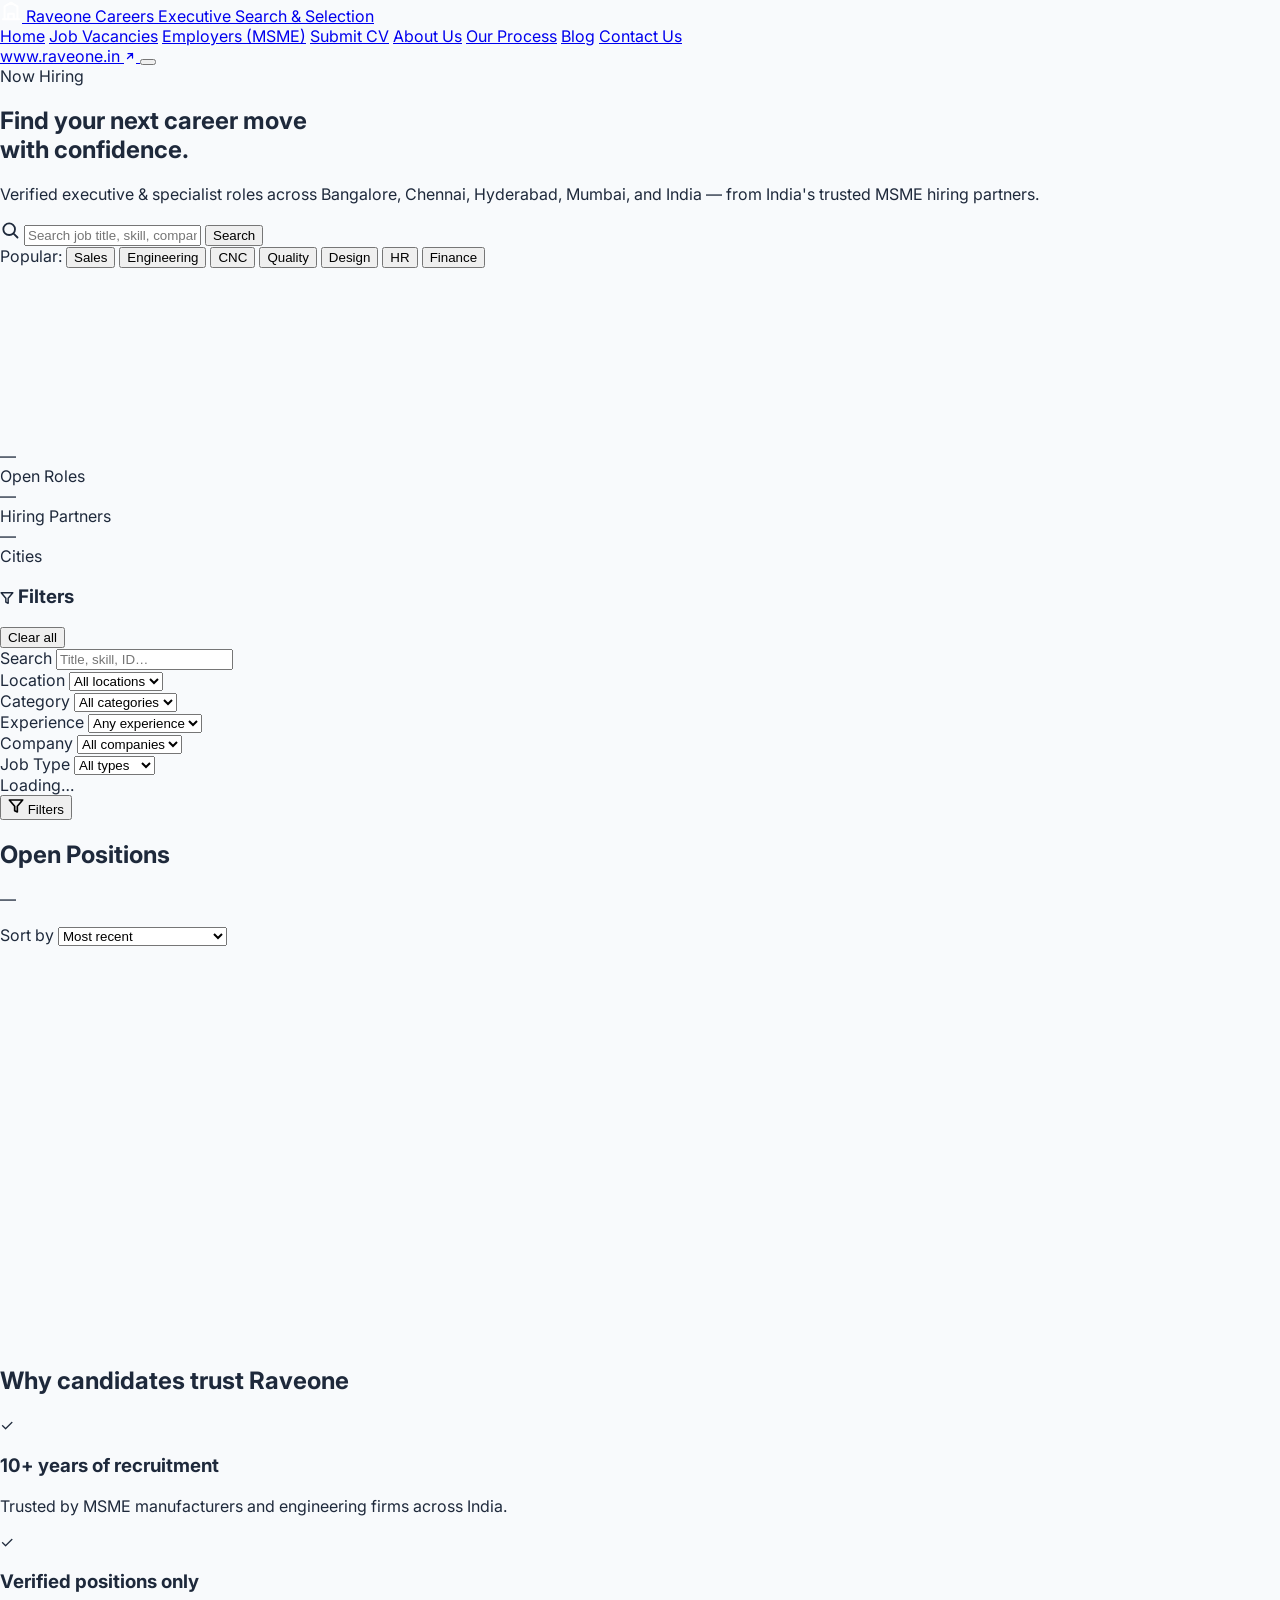
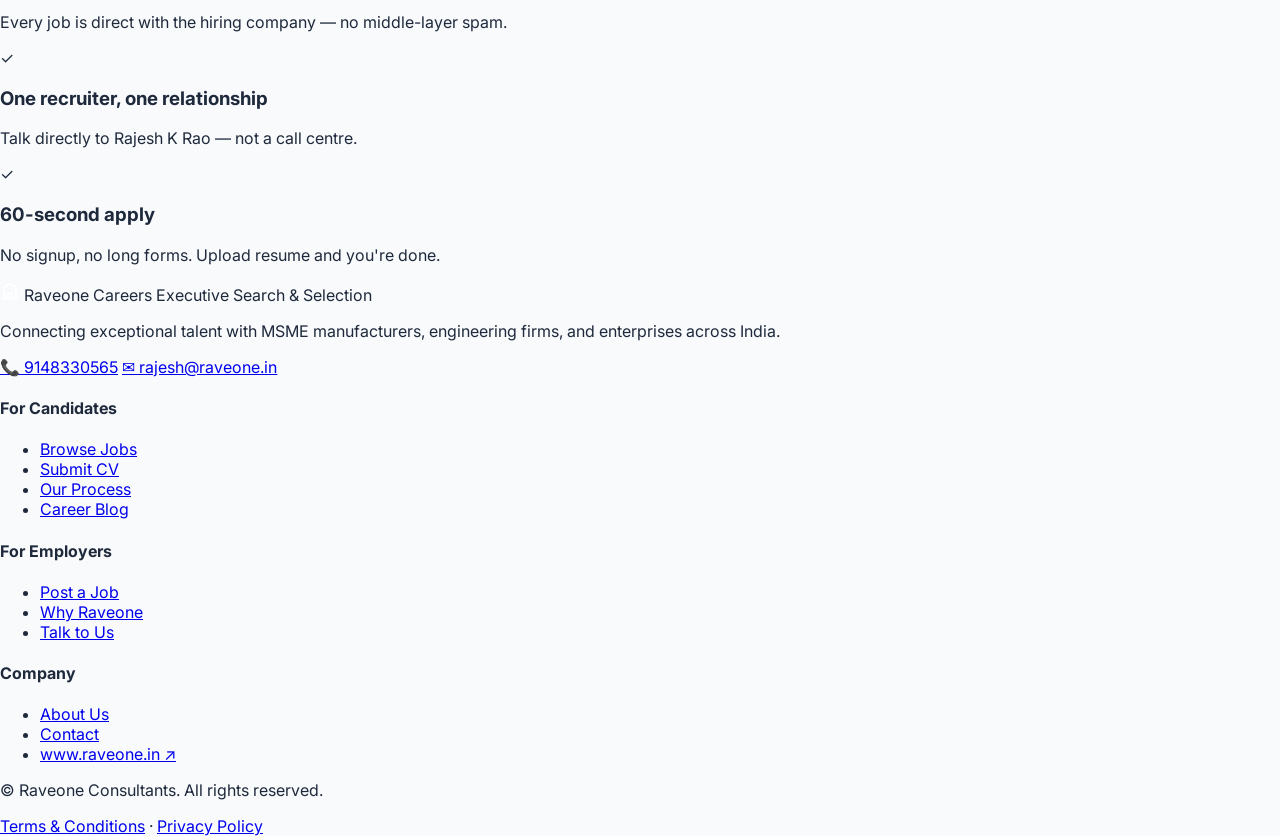
==== index.html @ 6843377a "Add initial index.html for Raveone Careers site" ====
<!DOCTYPE html>
<html lang="en">
<head>
  <base target="_top">
  <meta charset="UTF-8">
  <meta name="viewport" content="width=device-width, initial-scale=1.0">
  <meta name="theme-color" content="#1A365D">

  <!-- ============ SEO ============ -->
  <title>Raveone Careers — Executive & Specialist Jobs in India</title>
  <meta name="description" content="Browse 100+ executive, engineering, and specialist job openings across Bangalore, Chennai, Hyderabad, Mumbai, and India. Verified roles from MSME hiring partners. Apply in 60 seconds.">
  <meta name="keywords" content="jobs, careers, hiring, Bangalore jobs, Chennai jobs, Hyderabad jobs, executive search, MSME hiring, engineering jobs, sales jobs, Raveone">
  <meta name="author" content="Raveone Consultants">
  <link rel="canonical" href="https://careers.raveone.in/">

  <!-- ============ Open Graph ============ -->
  <meta property="og:type" content="website">
  <meta property="og:title" content="Raveone Careers — Executive & Specialist Jobs in India">
  <meta property="og:description" content="Browse verified job openings from MSME hiring partners. Apply in 60 seconds.">
  <meta property="og:url" content="https://careers.raveone.in/">
  <meta property="og:site_name" content="Raveone Careers">
  <meta property="og:image" content="https://careers.raveone.in/assets/og-image.png">

  <!-- ============ Twitter ============ -->
  <meta name="twitter:card" content="summary_large_image">
  <meta name="twitter:title" content="Raveone Careers — Executive & Specialist Jobs in India">
  <meta name="twitter:description" content="Browse verified job openings from MSME hiring partners.">
  <meta name="twitter:image" content="https://careers.raveone.in/assets/og-image.png">

  <!-- ============ Icons ============ -->
  <link rel="icon" type="image/svg+xml" href="assets/favicon.svg">
  <link rel="apple-touch-icon" href="assets/logo-192.png">

  <!-- ============ Fonts (preloaded) ============ -->
  <link rel="preconnect" href="https://fonts.googleapis.com">
  <link rel="preconnect" href="https://fonts.gstatic.com" crossorigin>
  <link rel="preload" as="style" href="https://fonts.googleapis.com/css2?family=Inter:wght@400;500;600;700;800;900&display=swap">
  <link rel="stylesheet" href="https://fonts.googleapis.com/css2?family=Inter:wght@400;500;600;700;800;900&display=swap">

  <!-- ============ Styles ============ -->
  <link rel="stylesheet" href="style.css">

  <!-- ============ Critical above-fold (FOUC prevention) ============ -->
  <style>
    body { margin: 0; font-family: 'Inter', system-ui, sans-serif; background: #F8FAFC; color: #1E293B; -webkit-font-smoothing: antialiased; }
    .hero { min-height: 380px; }
    #jobsGrid:empty::after { content: ''; display: block; height: 400px; }
  </style>

  <!-- ============ Organization schema ============ -->
  <script type="application/ld+json">
  {
    "@context": "https://schema.org",
    "@type": "Organization",
    "name": "Raveone Consultants",
    "url": "https://www.raveone.in",
    "logo": "https://careers.raveone.in/assets/logo.png",
    "contactPoint": {
      "@type": "ContactPoint",
      "telephone": "+91-9148330565",
      "contactType": "Recruitment",
      "areaServed": "IN",
      "availableLanguage": ["English", "Hindi", "Kannada"]
    },
    "sameAs": [
      "https://www.raveone.in"
    ]
  }
  </script>
</head>

<body>

<!-- ==========================================================================
     HEADER
     ========================================================================== -->
<header class="site-header" id="siteHeader">
  <div class="container header-inner">

    <a href="index.html" class="brand" aria-label="Raveone Careers — Home">
      <span class="brand-mark" aria-hidden="true">
        <svg width="22" height="22" viewBox="0 0 24 24" fill="none" stroke="white"
             stroke-width="2.2" stroke-linecap="round" stroke-linejoin="round">
          <path d="M3 21h18M5 21V7l7-4 7 4v14M9 21v-6h6v6"/>
        </svg>
      </span>
      <span class="brand-text">
        <span class="brand-title">Raveone Careers</span>
        <span class="brand-sub">Executive Search &amp; Selection</span>
      </span>
    </a>

    <nav class="main-nav" id="mainNav" aria-label="Main navigation">
      <a href="index.html" class="nav-link active">Home</a>
      <a href="index.html#jobs" class="nav-link">Job Vacancies</a>
      <a href="pages.html?page=employers" class="nav-link">Employers (MSME)</a>
      <a href="pages.html?page=submit-cv" class="nav-link">Submit CV</a>
      <a href="pages.html?page=about" class="nav-link">About Us</a>
      <a href="pages.html?page=process" class="nav-link">Our Process</a>
      <a href="pages.html?page=blog" class="nav-link">Blog</a>
      <a href="pages.html?page=contact" class="nav-link">Contact Us</a>
    </nav>

    <div class="header-actions">
      <a href="https://www.raveone.in" target="_blank" rel="noopener"
         class="btn-ghost">
        www.raveone.in
        <svg width="12" height="12" viewBox="0 0 24 24" fill="none" stroke="currentColor"
             stroke-width="2.5" stroke-linecap="round" stroke-linejoin="round">
          <path d="M7 17L17 7M17 7H8M17 7v9"/>
        </svg>
      </a>
      <button class="mobile-toggle" id="mobileToggle" aria-label="Open menu" aria-expanded="false">
        <span></span><span></span><span></span>
      </button>
    </div>

  </div>
</header>

<!-- ==========================================================================
     HERO + SEARCH
     ========================================================================== -->
<section class="hero" id="homeView">
  <div class="container hero-inner">

    <div class="hero-badge">
      <span class="pulse-dot" aria-hidden="true"></span>
      Now Hiring
    </div>

    <h1 class="hero-title">
      Find your next <span class="hero-highlight">career move</span><br>
      with confidence.
    </h1>

    <p class="hero-subtitle">
      Verified executive &amp; specialist roles across Bangalore, Chennai,
      Hyderabad, Mumbai, and India — from India's trusted MSME hiring partners.
    </p>

    <form class="search-bar" id="searchForm" role="search" autocomplete="off">
      <span class="search-icon" aria-hidden="true">
        <svg width="20" height="20" viewBox="0 0 24 24" fill="none" stroke="currentColor"
             stroke-width="2.2" stroke-linecap="round" stroke-linejoin="round">
          <circle cx="11" cy="11" r="7"/><path d="m21 21-4.35-4.35"/>
        </svg>
      </span>
      <input type="text" id="heroSearch" class="search-input"
             placeholder="Search job title, skill, company, or Job ID…"
             aria-label="Search jobs">
      <button type="submit" class="search-btn" aria-label="Search">Search</button>
    </form>

    <div class="popular-tags" id="popularTags" aria-label="Popular categories">
      <span class="popular-label">Popular:</span>
      <button class="popular-tag" data-q="Sales">Sales</button>
      <button class="popular-tag" data-q="Engineering">Engineering</button>
      <button class="popular-tag" data-q="CNC">CNC</button>
      <button class="popular-tag" data-q="Quality">Quality</button>
      <button class="popular-tag" data-q="Design">Design</button>
      <button class="popular-tag" data-q="HR">HR</button>
      <button class="popular-tag" data-q="Finance">Finance</button>
    </div>

  </div>
</section>

<!-- ==========================================================================
     STATS STRIP
     ========================================================================== -->
<section class="stats-strip">
  <div class="container stats-inner">
    <div class="stat-card">
      <div class="stat-value" id="statJobs">—</div>
      <div class="stat-label">Open Roles</div>
    </div>
    <div class="stat-divider" aria-hidden="true"></div>
    <div class="stat-card">
      <div class="stat-value" id="statClients">—</div>
      <div class="stat-label">Hiring Partners</div>
    </div>
    <div class="stat-divider" aria-hidden="true"></div>
    <div class="stat-card">
      <div class="stat-value" id="statCities">—</div>
      <div class="stat-label">Cities</div>
    </div>
  </div>
</section>

<!-- ==========================================================================
     JOB BOARD
     ========================================================================== -->
<main class="board" id="jobs">
  <div class="container board-grid">

    <!-- ---------- FILTERS ---------- -->
    <aside class="filters" aria-label="Job filters">

      <div class="filters-card">
        <div class="filters-head">
          <h3 class="filters-title">
            <svg width="14" height="14" viewBox="0 0 24 24" fill="none"
                 stroke="currentColor" stroke-width="2.5" stroke-linecap="round"
                 stroke-linejoin="round" style="vertical-align:middle">
              <path d="M22 3H2l8 9.46V19l4 2v-8.54L22 3z"/>
            </svg>
            Filters
          </h3>
          <button class="clear-filters" id="clearFilters" type="button">Clear all</button>
        </div>

        <div class="filter-group">
          <label class="filter-label" for="filterSearch">Search</label>
          <input type="text" id="filterSearch" class="filter-input"
                 placeholder="Title, skill, ID…">
        </div>

        <div class="filter-group">
          <label class="filter-label" for="filterLocation">Location</label>
          <select id="filterLocation" class="filter-input">
            <option value="">All locations</option>
          </select>
        </div>

        <div class="filter-group">
          <label class="filter-label" for="filterCategory">Category</label>
          <select id="filterCategory" class="filter-input">
            <option value="">All categories</option>
          </select>
        </div>

        <div class="filter-group">
          <label class="filter-label" for="filterExp">Experience</label>
          <select id="filterExp" class="filter-input">
            <option value="">Any experience</option>
            <option value="0-2">0–2 years</option>
            <option value="2-5">2–5 years</option>
            <option value="5-10">5–10 years</option>
            <option value="10+">10+ years</option>
          </select>
        </div>

        <div class="filter-group">
          <label class="filter-label" for="filterCompany">Company</label>
          <select id="filterCompany" class="filter-input">
            <option value="">All companies</option>
          </select>
        </div>

        <div class="filter-group">
          <label class="filter-label" for="filterType">Job Type</label>
          <select id="filterType" class="filter-input">
            <option value="">All types</option>
            <option value="Full-Time">Full-Time</option>
            <option value="Part-Time">Part-Time</option>
            <option value="Contract">Contract</option>
            <option value="Intern">Intern</option>
          </select>
        </div>

        <div class="filter-info" id="filterInfo">Loading…</div>
      </div>

      <!-- Mobile filter toggle -->
      <button class="mobile-filter-btn" id="mobileFilterBtn" type="button"
              aria-label="Open filters">
        <svg width="16" height="16" viewBox="0 0 24 24" fill="none" stroke="currentColor"
             stroke-width="2.5" stroke-linecap="round" stroke-linejoin="round">
          <path d="M22 3H2l8 9.46V19l4 2v-8.54L22 3z"/>
        </svg>
        Filters
      </button>

    </aside>

    <!-- ---------- JOB LISTINGS ---------- -->
    <section class="listings" aria-label="Job listings">

      <div class="listings-head">
        <div>
          <h2 class="listings-title">Open Positions</h2>
          <p class="listings-count" id="listCount">—</p>
        </div>
        <div class="sort-wrap">
          <label for="sortSelect" class="sr-only">Sort by</label>
          <select id="sortSelect" class="sort-select">
            <option value="recent">Most recent</option>
            <option value="salary-high">Salary: High → Low</option>
            <option value="exp-low">Experience: Low → High</option>
            <option value="relevant">Relevance</option>
          </select>
        </div>
      </div>

      <!-- Skeleton loader -->
      <div class="skeleton-grid" id="skeletonGrid" aria-hidden="true">
        <div class="skeleton-card"></div>
        <div class="skeleton-card"></div>
        <div class="skeleton-card"></div>
        <div class="skeleton-card"></div>
      </div>

      <!-- Jobs will render here -->
      <div class="jobs-grid" id="jobsGrid"></div>

      <!-- Empty state -->
      <div class="empty-state" id="emptyState" hidden>
        <div class="empty-icon" aria-hidden="true">🔍</div>
        <h3 class="empty-title">No jobs match your filters</h3>
        <p class="empty-text">Try clearing a filter or broadening your search.</p>
        <button class="btn-primary" id="emptyClear">Clear all filters</button>
      </div>

      <!-- Load more -->
      <div class="load-more-wrap" id="loadMoreWrap" hidden>
        <button class="btn-outline" id="loadMoreBtn">Load more</button>
      </div>

    </section>

  </div>
</main>

<!-- ==========================================================================
     TRUST SECTION
     ========================================================================== -->
<section class="trust-section">
  <div class="container">
    <h2 class="section-title">Why candidates trust Raveone</h2>
    <div class="trust-grid">
      <div class="trust-card">
        <div class="trust-icon">✓</div>
        <h3>10+ years of recruitment</h3>
        <p>Trusted by MSME manufacturers and engineering firms across India.</p>
      </div>
      <div class="trust-card">
        <div class="trust-icon">✓</div>
        <h3>Verified positions only</h3>
        <p>Every job is direct with the hiring company — no middle-layer spam.</p>
      </div>
      <div class="trust-card">
        <div class="trust-icon">✓</div>
        <h3>One recruiter, one relationship</h3>
        <p>Talk directly to Rajesh K Rao — not a call centre.</p>
      </div>
      <div class="trust-card">
        <div class="trust-icon">✓</div>
        <h3>60-second apply</h3>
        <p>No signup, no long forms. Upload resume and you're done.</p>
      </div>
    </div>
  </div>
</section>

<!-- ==========================================================================
     FOOTER
     ========================================================================== -->
<footer class="site-footer">
  <div class="container footer-grid">

    <div class="footer-col footer-brand">
      <div class="brand brand-footer">
        <span class="brand-mark" aria-hidden="true">
          <svg width="20" height="20" viewBox="0 0 24 24" fill="none" stroke="white"
               stroke-width="2.2" stroke-linecap="round" stroke-linejoin="round">
            <path d="M3 21h18M5 21V7l7-4 7 4v14M9 21v-6h6v6"/>
          </svg>
        </span>
        <span class="brand-text">
          <span class="brand-title">Raveone Careers</span>
          <span class="brand-sub">Executive Search &amp; Selection</span>
        </span>
      </div>
      <p class="footer-blurb">
        Connecting exceptional talent with MSME manufacturers, engineering firms,
        and enterprises across India.
      </p>
      <div class="footer-contact">
        <a href="tel:+919148330565">📞 9148330565</a>
        <a href="mailto:rajesh@raveone.in">✉️ rajesh@raveone.in</a>
      </div>
    </div>

    <div class="footer-col">
      <h4 class="footer-heading">For Candidates</h4>
      <ul class="footer-list">
        <li><a href="index.html#jobs">Browse Jobs</a></li>
        <li><a href="pages.html?page=submit-cv">Submit CV</a></li>
        <li><a href="pages.html?page=process">Our Process</a></li>
        <li><a href="pages.html?page=blog">Career Blog</a></li>
      </ul>
    </div>

    <div class="footer-col">
      <h4 class="footer-heading">For Employers</h4>
      <ul class="footer-list">
        <li><a href="pages.html?page=employers">Post a Job</a></li>
        <li><a href="pages.html?page=employers">Why Raveone</a></li>
        <li><a href="pages.html?page=contact">Talk to Us</a></li>
      </ul>
    </div>

    <div class="footer-col">
      <h4 class="footer-heading">Company</h4>
      <ul class="footer-list">
        <li><a href="pages.html?page=about">About Us</a></li>
        <li><a href="pages.html?page=contact">Contact</a></li>
        <li><a href="https://www.raveone.in" target="_blank" rel="noopener">www.raveone.in ↗</a></li>
      </ul>
    </div>

  </div>

  <div class="footer-bottom">
    <div class="container footer-bottom-inner">
      <p class="footer-copy">
        © <span id="footerYear"></span> Raveone Consultants. All rights reserved.
      </p>
      <div class="footer-legal">
        <a href="pages.html?page=terms">Terms &amp; Conditions</a>
        <span aria-hidden="true">·</span>
        <a href="pages.html?page=privacy">Privacy Policy</a>
      </div>
    </div>
  </div>
</footer>

<!-- ==========================================================================
     MOBILE FILTER BOTTOM SHEET
     ========================================================================== -->
<div class="sheet-backdrop" id="sheetBackdrop" hidden></div>

<!-- ==========================================================================
     SCRIPTS
     ========================================================================== -->
<script src="app.js" defer></script>

</body>
</html>
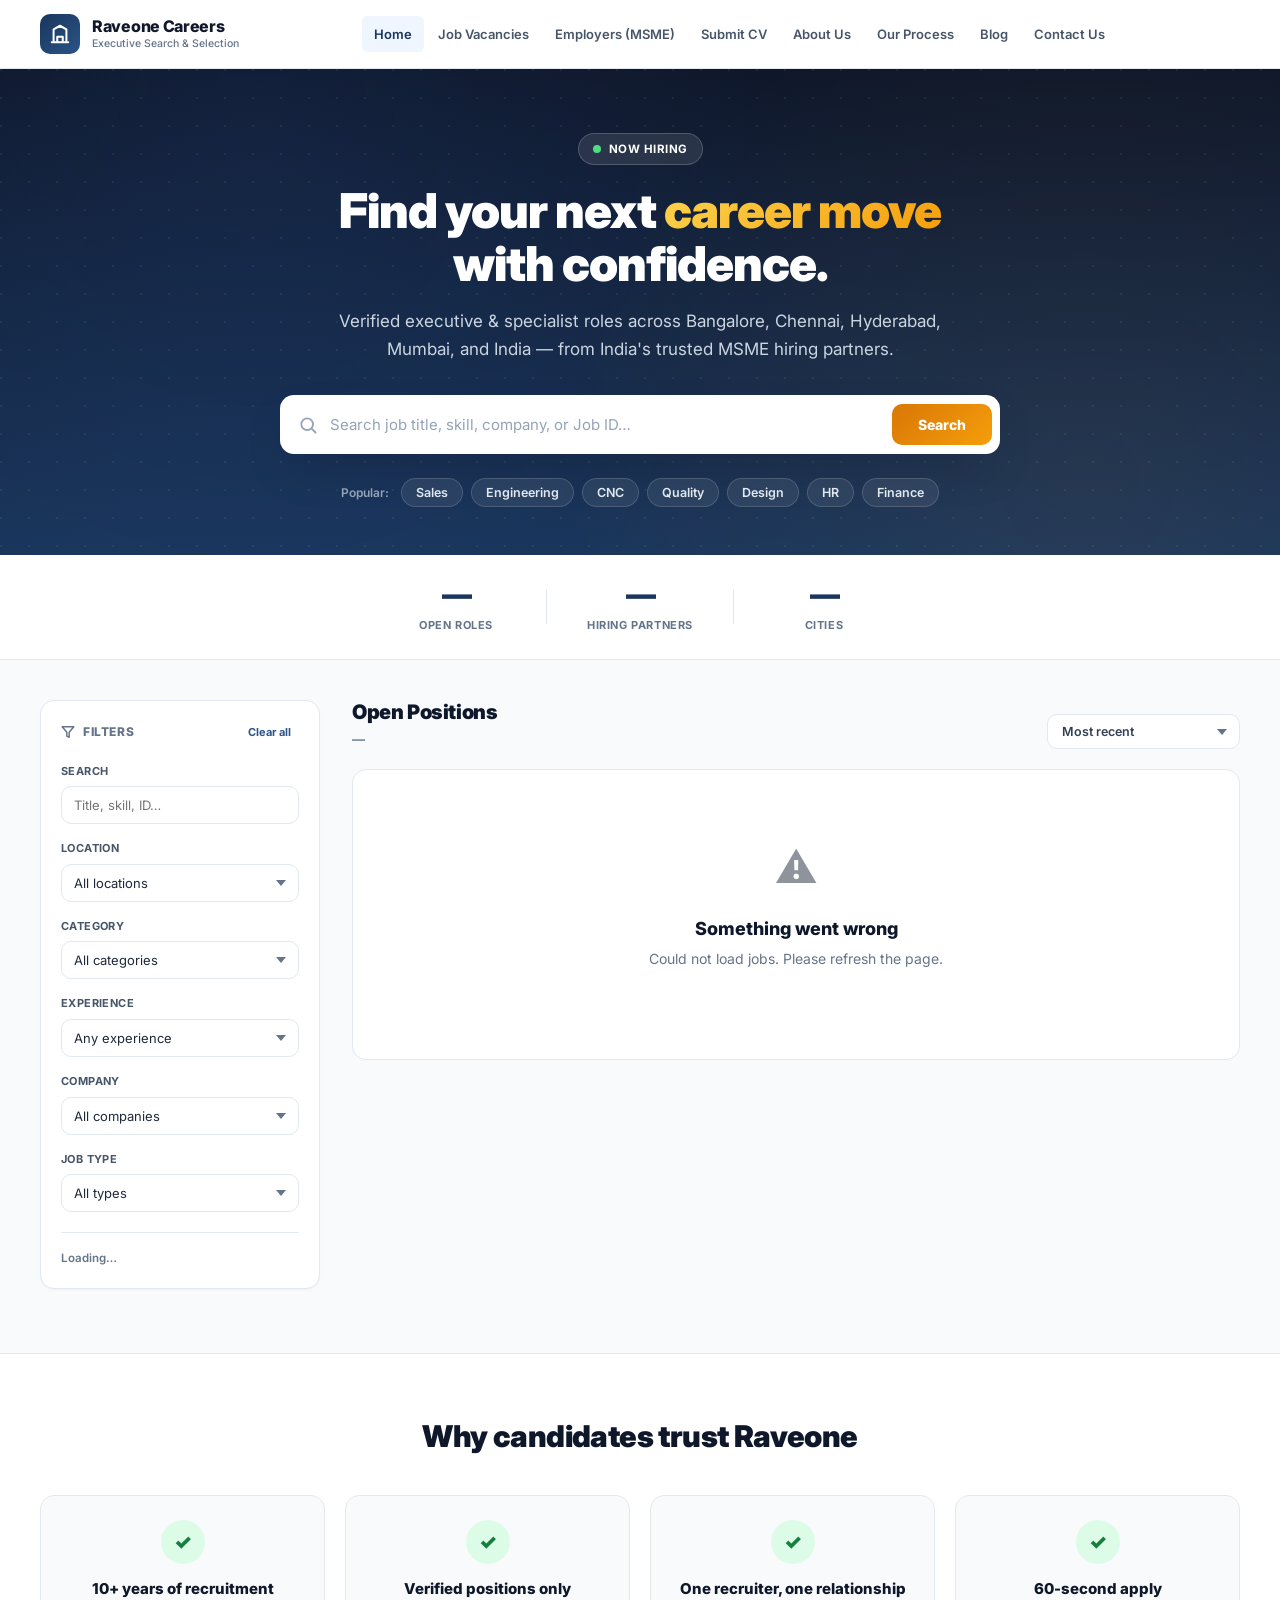
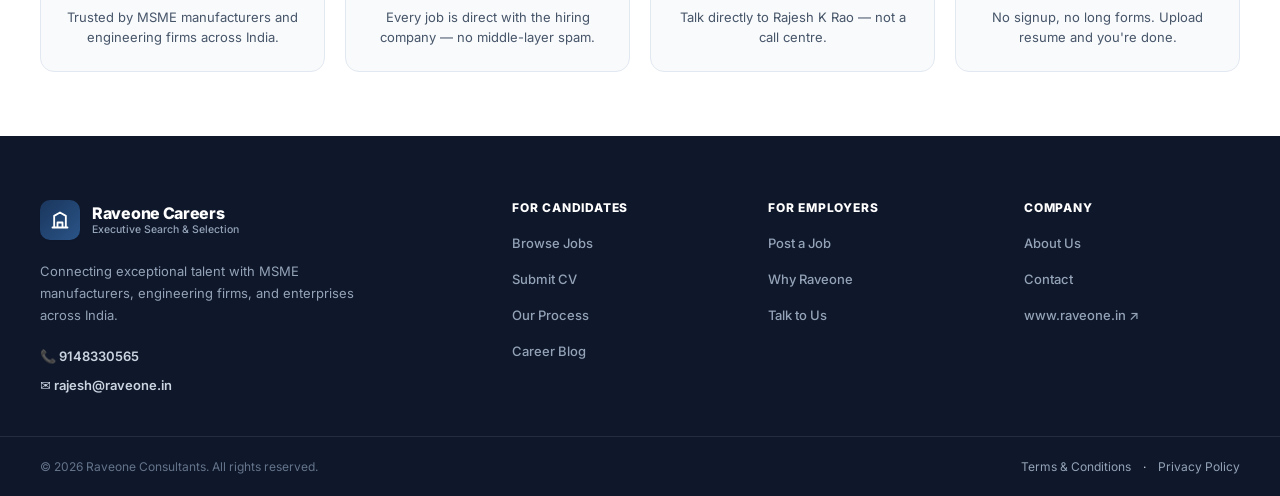
==== commit 07dcbe27: "Refactor header actions in index.html" ====
--- a/index.html
+++ b/index.html
@@ -101,19 +101,11 @@
       <a href="pages.html?page=contact" class="nav-link">Contact Us</a>
     </nav>
 
-    <div class="header-actions">
-      <a href="https://www.raveone.in" target="_blank" rel="noopener"
-         class="btn-ghost">
-        www.raveone.in
-        <svg width="12" height="12" viewBox="0 0 24 24" fill="none" stroke="currentColor"
-             stroke-width="2.5" stroke-linecap="round" stroke-linejoin="round">
-          <path d="M7 17L17 7M17 7H8M17 7v9"/>
-        </svg>
-      </a>
-      <button class="mobile-toggle" id="mobileToggle" aria-label="Open menu" aria-expanded="false">
-        <span></span><span></span><span></span>
-      </button>
-    </div>
+   <div class="header-actions">
+  <button class="mobile-toggle" id="mobileToggle" aria-label="Open menu" aria-expanded="false">
+    <span></span><span></span><span></span>
+  </button>
+</div>
 
   </div>
 </header>
--- a/style.css
+++ b/style.css
@@ -0,0 +1,2862 @@
+/* ==========================================================================
+   RAVEONE CAREERS — STYLESHEET
+   Navy + Amber theme · Mobile-first · WCAG 2.1 AA
+   Author: Raveone Consultants
+   ========================================================================== */
+
+/* ==========================================================================
+   1. DESIGN TOKENS (CSS Variables)
+   ========================================================================== */
+:root {
+  /* Brand */
+  --navy-900: #0F172A;
+  --navy-800: #1A365D;
+  --navy-700: #1E3A5F;
+  --navy-600: #2A5487;
+  --navy-500: #3B82F6;
+  --navy-050: #EFF6FF;
+
+  --amber-600: #D97706;
+  --amber-500: #F59E0B;
+  --amber-100: #FEF3C7;
+  --amber-050: #FFFBEB;
+
+  --green-700: #15803D;
+  --green-600: #16A34A;
+  --green-100: #DCFCE7;
+  --green-050: #F0FDF4;
+
+  --red-700: #B91C1C;
+  --red-600: #DC2626;
+  --red-100: #FEE2E2;
+  --red-050: #FEF2F2;
+
+  --purple-700: #6D28D9;
+  --purple-500: #8B5CF6;
+  --purple-100: #EDE9FE;
+  --purple-050: #F5F3FF;
+
+  /* Neutrals */
+  --slate-900: #0F172A;
+  --slate-800: #1E293B;
+  --slate-700: #334155;
+  --slate-600: #475569;
+  --slate-500: #64748B;
+  --slate-400: #94A3B8;
+  --slate-300: #CBD5E1;
+  --slate-200: #E2E8F0;
+  --slate-100: #F1F5F9;
+  --slate-050: #F8FAFC;
+
+  --white: #FFFFFF;
+
+  /* Surfaces */
+  --bg-page: var(--slate-050);
+  --bg-card: var(--white);
+  --bg-muted: var(--slate-100);
+  --border: var(--slate-200);
+  --border-strong: var(--slate-300);
+
+  /* Text */
+  --text-primary: var(--slate-800);
+  --text-secondary: var(--slate-600);
+  --text-muted: var(--slate-500);
+  --text-inverse: var(--white);
+
+  /* Spacing scale */
+  --space-1: 4px;
+  --space-2: 8px;
+  --space-3: 12px;
+  --space-4: 16px;
+  --space-5: 20px;
+  --space-6: 24px;
+  --space-8: 32px;
+  --space-10: 40px;
+  --space-12: 48px;
+  --space-16: 64px;
+  --space-20: 80px;
+
+  /* Radii */
+  --radius-sm: 6px;
+  --radius-md: 10px;
+  --radius-lg: 14px;
+  --radius-xl: 20px;
+  --radius-full: 999px;
+
+  /* Shadows */
+  --shadow-sm: 0 1px 2px rgba(15, 23, 42, 0.04);
+  --shadow-md: 0 4px 12px -2px rgba(15, 23, 42, 0.08);
+  --shadow-lg: 0 10px 30px -12px rgba(15, 23, 42, 0.15);
+  --shadow-xl: 0 20px 40px -16px rgba(15, 23, 42, 0.2);
+
+  /* Motion */
+  --ease: cubic-bezier(0.4, 0, 0.2, 1);
+  --duration-fast: 150ms;
+  --duration-base: 220ms;
+  --duration-slow: 400ms;
+
+  /* Layout */
+  --container: 1240px;
+  --container-narrow: 780px;
+  --header-h: 68px;
+
+  /* Typography */
+  --font: 'Inter', -apple-system, BlinkMacSystemFont, 'Segoe UI', Roboto, sans-serif;
+  --font-mono: 'SF Mono', Monaco, Consolas, 'Courier New', monospace;
+}
+
+/* ==========================================================================
+   2. RESET & BASE
+   ========================================================================== */
+*, *::before, *::after {
+  box-sizing: border-box;
+  margin: 0;
+  padding: 0;
+}
+
+html {
+  scroll-behavior: smooth;
+  -webkit-text-size-adjust: 100%;
+  text-size-adjust: 100%;
+}
+
+body {
+  font-family: var(--font);
+  font-size: 15px;
+  line-height: 1.6;
+  color: var(--text-primary);
+  background: var(--bg-page);
+  -webkit-font-smoothing: antialiased;
+  -moz-osx-font-smoothing: grayscale;
+  min-height: 100vh;
+  overflow-x: hidden;
+}
+
+img, svg, video { display: block; max-width: 100%; height: auto; }
+
+a {
+  color: var(--navy-600);
+  text-decoration: none;
+  transition: color var(--duration-fast) var(--ease);
+}
+a:hover { color: var(--navy-800); }
+
+button {
+  font-family: inherit;
+  font-size: inherit;
+  cursor: pointer;
+  border: none;
+  background: none;
+  color: inherit;
+}
+
+input, select, textarea {
+  font-family: inherit;
+  font-size: inherit;
+  color: inherit;
+}
+
+ul, ol { list-style: none; }
+
+h1, h2, h3, h4, h5, h6 {
+  font-weight: 700;
+  line-height: 1.25;
+  color: var(--slate-900);
+}
+
+/* Focus visible for accessibility */
+:focus-visible {
+  outline: 2px solid var(--navy-500);
+  outline-offset: 2px;
+  border-radius: var(--radius-sm);
+}
+
+/* Selection */
+::selection {
+  background: var(--amber-500);
+  color: var(--slate-900);
+}
+
+/* Scrollbar (webkit) */
+::-webkit-scrollbar { width: 10px; height: 10px; }
+::-webkit-scrollbar-track { background: var(--slate-100); }
+::-webkit-scrollbar-thumb {
+  background: var(--slate-300);
+  border-radius: 5px;
+}
+::-webkit-scrollbar-thumb:hover { background: var(--slate-400); }
+
+/* ==========================================================================
+   3. UTILITIES
+   ========================================================================== */
+.container {
+  width: 100%;
+  max-width: var(--container);
+  margin: 0 auto;
+  padding: 0 var(--space-5);
+}
+
+.sr-only {
+  position: absolute;
+  width: 1px; height: 1px;
+  padding: 0; margin: -1px;
+  overflow: hidden;
+  clip: rect(0,0,0,0);
+  white-space: nowrap;
+  border: 0;
+}
+
+[hidden] { display: none !important; }
+
+/* ==========================================================================
+   4. BUTTONS
+   ========================================================================== */
+.btn-primary,
+.btn-outline,
+.btn-ghost {
+  display: inline-flex;
+  align-items: center;
+  justify-content: center;
+  gap: var(--space-2);
+  padding: 11px 22px;
+  font-weight: 700;
+  font-size: 14px;
+  border-radius: var(--radius-md);
+  transition: all var(--duration-base) var(--ease);
+  white-space: nowrap;
+  cursor: pointer;
+}
+
+.btn-primary {
+  background: linear-gradient(135deg, var(--navy-800) 0%, var(--navy-600) 100%);
+  color: var(--white);
+  box-shadow: var(--shadow-md);
+}
+.btn-primary:hover {
+  color: var(--white);
+  filter: brightness(1.1);
+  transform: translateY(-1px);
+  box-shadow: var(--shadow-lg);
+}
+.btn-primary:active { transform: translateY(0); }
+
+.btn-outline {
+  background: var(--white);
+  color: var(--navy-800);
+  border: 1.5px solid var(--slate-300);
+}
+.btn-outline:hover {
+  color: var(--navy-800);
+  border-color: var(--navy-800);
+  background: var(--navy-050);
+}
+
+.btn-ghost {
+  padding: 8px 14px;
+  font-size: 12px;
+  background: var(--slate-100);
+  color: var(--slate-700);
+  border-radius: var(--radius-md);
+}
+.btn-ghost:hover {
+  background: var(--slate-200);
+  color: var(--slate-900);
+}
+
+.btn-block {
+  display: flex;
+  width: 100%;
+}
+
+/* ==========================================================================
+   5. CHIPS / BADGES
+   ========================================================================== */
+.chip {
+  display: inline-flex;
+  align-items: center;
+  padding: 4px 10px;
+  font-size: 11px;
+  font-weight: 700;
+  border-radius: var(--radius-full);
+  letter-spacing: 0.3px;
+  white-space: nowrap;
+}
+
+.chip-navy   { background: var(--navy-800); color: var(--white); }
+.chip-green  { background: var(--green-100); color: var(--green-700); }
+.chip-amber  { background: var(--amber-100); color: var(--amber-600); }
+.chip-blue   { background: var(--navy-050); color: var(--navy-600); }
+.chip-purple { background: var(--purple-100); color: var(--purple-700); }
+.chip-gray   { background: var(--slate-100); color: var(--slate-600); }
+.chip-red    { background: var(--red-100); color: var(--red-700); }
+
+/* ==========================================================================
+   6. SITE HEADER
+   ========================================================================== */
+.site-header {
+  position: sticky;
+  top: 0;
+  z-index: 100;
+  background: rgba(255, 255, 255, 0.92);
+  backdrop-filter: blur(14px);
+  -webkit-backdrop-filter: blur(14px);
+  border-bottom: 1px solid var(--border);
+  transition: all var(--duration-base) var(--ease);
+}
+
+.site-header.scrolled {
+  box-shadow: var(--shadow-md);
+  background: rgba(255, 255, 255, 0.98);
+}
+
+.header-inner {
+  display: flex;
+  align-items: center;
+  justify-content: space-between;
+  height: var(--header-h);
+  gap: var(--space-4);
+}
+
+/* Brand */
+.brand {
+  display: flex;
+  align-items: center;
+  gap: var(--space-3);
+  flex-shrink: 0;
+}
+
+.brand-mark {
+  display: flex;
+  align-items: center;
+  justify-content: center;
+  width: 40px;
+  height: 40px;
+  border-radius: var(--radius-md);
+  background: linear-gradient(135deg, var(--navy-800) 0%, var(--navy-600) 100%);
+  box-shadow: var(--shadow-sm);
+  flex-shrink: 0;
+}
+
+.brand-text { display: flex; flex-direction: column; line-height: 1.1; }
+
+.brand-title {
+  font-weight: 800;
+  font-size: 16px;
+  color: var(--slate-900);
+  letter-spacing: -0.3px;
+}
+
+.brand-sub {
+  font-size: 10.5px;
+  color: var(--text-muted);
+  margin-top: 2px;
+  font-weight: 500;
+}
+
+/* Main nav */
+.main-nav {
+  display: flex;
+  align-items: center;
+  gap: 2px;
+  flex: 1;
+  justify-content: center;
+  overflow-x: auto;
+  scrollbar-width: none;
+}
+.main-nav::-webkit-scrollbar { display: none; }
+
+.nav-link {
+  padding: 8px 12px;
+  font-size: 13px;
+  font-weight: 600;
+  color: var(--slate-600);
+  border-radius: var(--radius-sm);
+  transition: all var(--duration-fast) var(--ease);
+  white-space: nowrap;
+}
+
+.nav-link:hover {
+  color: var(--navy-800);
+  background: var(--slate-100);
+}
+
+.nav-link.active {
+  color: var(--navy-800);
+  background: var(--navy-050);
+}
+
+/* Header actions */
+.header-actions {
+  display: flex;
+  align-items: center;
+  gap: var(--space-2);
+  flex-shrink: 0;
+}
+
+.btn-ghost svg { opacity: 0.7; }
+
+/* Mobile toggle */
+.mobile-toggle {
+  display: none;
+  flex-direction: column;
+  justify-content: center;
+  gap: 5px;
+  width: 40px;
+  height: 40px;
+  border-radius: var(--radius-sm);
+  padding: 9px;
+}
+.mobile-toggle span {
+  display: block;
+  height: 2px;
+  width: 100%;
+  background: var(--slate-700);
+  border-radius: 2px;
+  transition: all var(--duration-base) var(--ease);
+}
+.mobile-toggle[aria-expanded="true"] span:nth-child(1) { transform: translateY(7px) rotate(45deg); }
+.mobile-toggle[aria-expanded="true"] span:nth-child(2) { opacity: 0; }
+.mobile-toggle[aria-expanded="true"] span:nth-child(3) { transform: translateY(-7px) rotate(-45deg); }
+
+/* ==========================================================================
+   7. HERO
+   ========================================================================== */
+.hero {
+  position: relative;
+  padding: var(--space-16) 0 var(--space-12);
+  background:
+    radial-gradient(circle at 20% 10%, rgba(59, 130, 246, 0.08) 0%, transparent 45%),
+    radial-gradient(circle at 85% 85%, rgba(245, 158, 11, 0.06) 0%, transparent 45%),
+    linear-gradient(180deg, #0F172A 0%, #1A365D 100%);
+  color: var(--white);
+  overflow: hidden;
+}
+
+.hero::before {
+  content: '';
+  position: absolute;
+  inset: 0;
+  background-image: radial-gradient(circle at 1px 1px, rgba(255,255,255,0.06) 1px, transparent 0);
+  background-size: 28px 28px;
+  pointer-events: none;
+}
+
+.hero-inner {
+  position: relative;
+  text-align: center;
+  max-width: 820px;
+}
+
+.hero-badge {
+  display: inline-flex;
+  align-items: center;
+  gap: var(--space-2);
+  padding: 6px 14px;
+  background: rgba(255,255,255,0.1);
+  border: 1px solid rgba(255,255,255,0.18);
+  border-radius: var(--radius-full);
+  font-size: 11.5px;
+  font-weight: 700;
+  letter-spacing: 0.5px;
+  text-transform: uppercase;
+  margin-bottom: var(--space-5);
+  backdrop-filter: blur(8px);
+}
+
+.pulse-dot {
+  width: 8px;
+  height: 8px;
+  background: #4ADE80;
+  border-radius: 50%;
+  box-shadow: 0 0 0 0 rgba(74, 222, 128, 0.7);
+  animation: pulse 2s infinite;
+}
+
+@keyframes pulse {
+  0%   { box-shadow: 0 0 0 0 rgba(74, 222, 128, 0.7); }
+  70%  { box-shadow: 0 0 0 10px rgba(74, 222, 128, 0); }
+  100% { box-shadow: 0 0 0 0 rgba(74, 222, 128, 0); }
+}
+
+.hero-title {
+  font-size: clamp(28px, 5vw, 48px);
+  font-weight: 900;
+  line-height: 1.1;
+  letter-spacing: -1px;
+  color: var(--white);
+  margin-bottom: var(--space-4);
+}
+
+.hero-highlight {
+  background: linear-gradient(135deg, #FCD34D 0%, #F59E0B 100%);
+  -webkit-background-clip: text;
+  background-clip: text;
+  color: transparent;
+}
+
+.hero-subtitle {
+  font-size: clamp(14px, 1.6vw, 17px);
+  color: #CBD5E1;
+  max-width: 620px;
+  margin: 0 auto var(--space-8);
+  line-height: 1.65;
+}
+
+/* ==========================================================================
+   8. SEARCH BAR
+   ========================================================================== */
+.search-bar {
+  display: flex;
+  align-items: center;
+  gap: var(--space-2);
+  background: var(--white);
+  border-radius: var(--radius-lg);
+  padding: 8px 8px 8px 18px;
+  box-shadow: 0 20px 45px -20px rgba(15, 23, 42, 0.5);
+  max-width: 720px;
+  margin: 0 auto;
+  transition: box-shadow var(--duration-base) var(--ease);
+}
+
+.search-bar:focus-within {
+  box-shadow: 0 20px 45px -20px rgba(15, 23, 42, 0.6), 0 0 0 4px rgba(245, 158, 11, 0.25);
+}
+
+.search-icon {
+  display: flex;
+  color: var(--slate-400);
+  flex-shrink: 0;
+}
+
+.search-input {
+  flex: 1;
+  border: none;
+  outline: none;
+  background: transparent;
+  font-size: 15px;
+  color: var(--slate-800);
+  padding: 12px 4px;
+  min-width: 0;
+}
+.search-input::placeholder { color: var(--slate-400); }
+
+.search-btn {
+  padding: 12px 26px;
+  background: linear-gradient(135deg, var(--amber-600) 0%, var(--amber-500) 100%);
+  color: var(--white);
+  font-weight: 800;
+  font-size: 14px;
+  border-radius: var(--radius-md);
+  transition: all var(--duration-fast) var(--ease);
+  flex-shrink: 0;
+}
+.search-btn:hover { filter: brightness(1.1); transform: translateY(-1px); }
+
+/* ==========================================================================
+   9. POPULAR TAGS
+   ========================================================================== */
+.popular-tags {
+  display: flex;
+  flex-wrap: wrap;
+  align-items: center;
+  justify-content: center;
+  gap: var(--space-2);
+  margin-top: var(--space-6);
+}
+
+.popular-label {
+  font-size: 12px;
+  font-weight: 600;
+  color: #94A3B8;
+  margin-right: var(--space-1);
+}
+
+.popular-tag {
+  padding: 6px 14px;
+  font-size: 12.5px;
+  font-weight: 600;
+  color: #E2E8F0;
+  background: rgba(255,255,255,0.08);
+  border: 1px solid rgba(255,255,255,0.15);
+  border-radius: var(--radius-full);
+  transition: all var(--duration-fast) var(--ease);
+  backdrop-filter: blur(8px);
+}
+
+.popular-tag:hover {
+  background: rgba(255,255,255,0.16);
+  border-color: rgba(255,255,255,0.3);
+  color: var(--white);
+  transform: translateY(-1px);
+}
+
+/* ==========================================================================
+   10. STATS STRIP
+   ========================================================================== */
+.stats-strip {
+  background: var(--white);
+  border-bottom: 1px solid var(--border);
+  padding: var(--space-6) 0;
+}
+
+.stats-inner {
+  display: flex;
+  align-items: center;
+  justify-content: center;
+  gap: var(--space-10);
+  flex-wrap: wrap;
+}
+
+.stat-card {
+  text-align: center;
+  min-width: 100px;
+}
+
+.stat-value {
+  font-size: 30px;
+  font-weight: 900;
+  color: var(--navy-800);
+  letter-spacing: -1px;
+  line-height: 1;
+}
+
+.stat-label {
+  font-size: 11px;
+  font-weight: 700;
+  text-transform: uppercase;
+  letter-spacing: 0.6px;
+  color: var(--text-muted);
+  margin-top: var(--space-2);
+}
+
+.stat-divider {
+  width: 1px;
+  height: 34px;
+  background: var(--border);
+}
+
+/* ==========================================================================
+   11. BOARD LAYOUT
+   ========================================================================== */
+.board {
+  padding: var(--space-10) 0 var(--space-16);
+}
+
+.board-grid {
+  display: grid;
+  grid-template-columns: 280px 1fr;
+  gap: var(--space-8);
+  align-items: start;
+}
+
+/* ==========================================================================
+   12. FILTERS
+   ========================================================================== */
+.filters { position: relative; }
+
+.filters-card {
+  position: sticky;
+  top: calc(var(--header-h) + var(--space-4));
+  background: var(--white);
+  border: 1px solid var(--border);
+  border-radius: var(--radius-lg);
+  padding: var(--space-5);
+  box-shadow: var(--shadow-sm);
+}
+
+.filters-head {
+  display: flex;
+  align-items: center;
+  justify-content: space-between;
+  margin-bottom: var(--space-5);
+}
+
+.filters-title {
+  display: flex;
+  align-items: center;
+  gap: var(--space-2);
+  font-size: 12px;
+  font-weight: 800;
+  text-transform: uppercase;
+  letter-spacing: 0.6px;
+  color: var(--text-muted);
+}
+
+.clear-filters {
+  font-size: 11px;
+  font-weight: 700;
+  color: var(--navy-600);
+  padding: 4px 8px;
+  border-radius: var(--radius-sm);
+  transition: all var(--duration-fast) var(--ease);
+}
+.clear-filters:hover { background: var(--navy-050); }
+
+.filter-group { margin-bottom: var(--space-4); }
+
+.filter-label {
+  display: block;
+  font-size: 11px;
+  font-weight: 700;
+  text-transform: uppercase;
+  letter-spacing: 0.4px;
+  color: var(--text-secondary);
+  margin-bottom: 6px;
+}
+
+.filter-input {
+  width: 100%;
+  padding: 10px 12px;
+  font-size: 13px;
+  border: 1px solid var(--border);
+  border-radius: var(--radius-md);
+  background: var(--white);
+  color: var(--slate-800);
+  outline: none;
+  transition: all var(--duration-fast) var(--ease);
+  appearance: none;
+  background-image: url("data:image/svg+xml,%3Csvg xmlns='http://www.w3.org/2000/svg' width='10' height='6' viewBox='0 0 10 6'%3E%3Cpath fill='%2364748B' d='M5 6 0 0h10z'/%3E%3C/svg%3E");
+  background-repeat: no-repeat;
+  background-position: right 12px center;
+  padding-right: 32px;
+}
+
+input.filter-input {
+  background-image: none;
+  padding-right: 12px;
+}
+
+.filter-input:focus {
+  border-color: var(--navy-500);
+  box-shadow: 0 0 0 3px rgba(59, 130, 246, 0.12);
+}
+
+.filter-info {
+  font-size: 11.5px;
+  font-weight: 600;
+  color: var(--text-muted);
+  padding-top: var(--space-4);
+  border-top: 1px solid var(--border);
+  margin-top: var(--space-5);
+}
+
+/* Mobile filter button */
+.mobile-filter-btn {
+  display: none;
+  position: fixed;
+  bottom: 20px;
+  left: 20px;
+  z-index: 90;
+  align-items: center;
+  gap: var(--space-2);
+  padding: 12px 20px;
+  background: var(--navy-800);
+  color: var(--white);
+  border-radius: var(--radius-full);
+  font-weight: 700;
+  font-size: 13px;
+  box-shadow: var(--shadow-lg);
+}
+
+/* ==========================================================================
+   13. LISTINGS
+   ========================================================================== */
+.listings-head {
+  display: flex;
+  align-items: flex-end;
+  justify-content: space-between;
+  margin-bottom: var(--space-5);
+  gap: var(--space-4);
+  flex-wrap: wrap;
+}
+
+.listings-title {
+  font-size: 20px;
+  font-weight: 900;
+  color: var(--slate-900);
+  letter-spacing: -0.4px;
+}
+
+.listings-count {
+  font-size: 13px;
+  font-weight: 600;
+  color: var(--text-muted);
+  margin-top: 4px;
+}
+
+.sort-wrap { flex-shrink: 0; }
+
+.sort-select {
+  padding: 9px 32px 9px 14px;
+  font-size: 12.5px;
+  font-weight: 600;
+  border: 1px solid var(--border);
+  border-radius: var(--radius-md);
+  background: var(--white);
+  color: var(--slate-700);
+  outline: none;
+  appearance: none;
+  background-image: url("data:image/svg+xml,%3Csvg xmlns='http://www.w3.org/2000/svg' width='10' height='6' viewBox='0 0 10 6'%3E%3Cpath fill='%2364748B' d='M5 6 0 0h10z'/%3E%3C/svg%3E");
+  background-repeat: no-repeat;
+  background-position: right 12px center;
+  cursor: pointer;
+}
+
+/* ==========================================================================
+   14. JOB CARDS (rendered by app.js)
+   ========================================================================== */
+.jobs-grid {
+  display: flex;
+  flex-direction: column;
+  gap: var(--space-3);
+}
+
+.job-card {
+  position: relative;
+  display: block;
+  background: var(--bg-card);
+  border: 1px solid var(--border);
+  border-radius: var(--radius-lg);
+  padding: var(--space-5);
+  padding-left: calc(var(--space-5) + 4px);
+  transition: all var(--duration-base) var(--ease);
+  overflow: hidden;
+  cursor: pointer;
+  color: inherit;
+}
+
+.job-card::before {
+  content: '';
+  position: absolute;
+  left: 0; top: 0; bottom: 0;
+  width: 3px;
+  background: linear-gradient(180deg, var(--navy-800) 0%, var(--navy-600) 100%);
+}
+
+.job-card:hover {
+  border-color: var(--navy-800);
+  box-shadow: var(--shadow-lg);
+  transform: translateY(-2px);
+  color: inherit;
+}
+
+.job-card:hover .job-card-arrow {
+  transform: translateX(4px);
+  opacity: 1;
+}
+
+.job-card-head {
+  display: flex;
+  align-items: flex-start;
+  justify-content: space-between;
+  gap: var(--space-4);
+  margin-bottom: var(--space-3);
+}
+
+.job-card-title-wrap { flex: 1; min-width: 0; }
+
+.job-card-title {
+  font-size: 16.5px;
+  font-weight: 800;
+  color: var(--slate-900);
+  letter-spacing: -0.2px;
+  line-height: 1.3;
+  margin-bottom: 6px;
+}
+
+.job-card-company {
+  font-size: 12.5px;
+  font-weight: 600;
+  color: var(--text-secondary);
+}
+
+.job-card-company .dot {
+  display: inline-block;
+  margin: 0 6px;
+  color: var(--slate-300);
+}
+
+.job-card-id {
+  display: inline-block;
+  padding: 4px 10px;
+  background: var(--slate-100);
+  color: var(--slate-700);
+  border-radius: var(--radius-sm);
+  font-size: 10.5px;
+  font-weight: 800;
+  letter-spacing: 0.4px;
+  flex-shrink: 0;
+}
+
+.job-card-badges {
+  display: flex;
+  flex-wrap: wrap;
+  gap: 6px;
+  margin-bottom: var(--space-3);
+}
+
+.job-card-description {
+  font-size: 13px;
+  color: var(--text-secondary);
+  line-height: 1.55;
+  margin-bottom: var(--space-3);
+  display: -webkit-box;
+  -webkit-line-clamp: 2;
+  -webkit-box-orient: vertical;
+  overflow: hidden;
+}
+
+.job-card-skills {
+  display: flex;
+  flex-wrap: wrap;
+  gap: 6px;
+  margin-bottom: var(--space-3);
+}
+
+.skill-chip {
+  padding: 3px 10px;
+  background: var(--navy-050);
+  color: var(--navy-600);
+  border-radius: var(--radius-sm);
+  font-size: 10.5px;
+  font-weight: 700;
+}
+
+.skill-chip-more {
+  background: var(--slate-100);
+  color: var(--slate-600);
+}
+
+.job-card-foot {
+  display: flex;
+  align-items: center;
+  justify-content: space-between;
+  gap: var(--space-3);
+  padding-top: var(--space-3);
+  border-top: 1px solid var(--border);
+  flex-wrap: wrap;
+}
+
+.job-card-meta {
+  display: flex;
+  flex-wrap: wrap;
+  gap: var(--space-4);
+  font-size: 11.5px;
+  font-weight: 700;
+  color: var(--text-muted);
+}
+
+.job-card-meta-item { display: flex; align-items: center; gap: 5px; }
+
+.job-card-arrow {
+  color: var(--navy-800);
+  opacity: 0.35;
+  transition: all var(--duration-base) var(--ease);
+  flex-shrink: 0;
+}
+
+/* Empty state */
+.empty-state {
+  text-align: center;
+  padding: var(--space-16) var(--space-5);
+  background: var(--white);
+  border: 1px solid var(--border);
+  border-radius: var(--radius-lg);
+}
+
+.empty-icon { font-size: 42px; margin-bottom: var(--space-4); opacity: 0.5; }
+
+.empty-title {
+  font-size: 18px;
+  font-weight: 800;
+  margin-bottom: var(--space-2);
+}
+
+.empty-text {
+  color: var(--text-muted);
+  font-size: 14px;
+  margin-bottom: var(--space-6);
+}
+
+/* Load more */
+.load-more-wrap {
+  text-align: center;
+  padding-top: var(--space-8);
+}
+
+/* Skeleton */
+.skeleton-grid {
+  display: flex;
+  flex-direction: column;
+  gap: var(--space-3);
+}
+
+.skeleton-card {
+  height: 160px;
+  border-radius: var(--radius-lg);
+  background: linear-gradient(90deg, var(--slate-100) 25%, var(--slate-200) 50%, var(--slate-100) 75%);
+  background-size: 200% 100%;
+  animation: shimmer 1.5s infinite;
+}
+
+@keyframes shimmer {
+  0%   { background-position: 200% 0; }
+  100% { background-position: -200% 0; }
+}
+
+/* ==========================================================================
+   15. TRUST SECTION
+   ========================================================================== */
+.trust-section {
+  padding: var(--space-16) 0;
+  background: var(--white);
+  border-top: 1px solid var(--border);
+}
+
+.section-title {
+  text-align: center;
+  font-size: clamp(22px, 3vw, 30px);
+  font-weight: 900;
+  letter-spacing: -0.6px;
+  margin-bottom: var(--space-10);
+}
+
+.trust-grid {
+  display: grid;
+  grid-template-columns: repeat(4, 1fr);
+  gap: var(--space-5);
+}
+
+.trust-card {
+  text-align: center;
+  padding: var(--space-6) var(--space-5);
+  background: var(--slate-050);
+  border: 1px solid var(--border);
+  border-radius: var(--radius-lg);
+  transition: all var(--duration-base) var(--ease);
+}
+
+.trust-card:hover {
+  transform: translateY(-3px);
+  box-shadow: var(--shadow-md);
+  border-color: var(--navy-600);
+}
+
+.trust-icon {
+  display: inline-flex;
+  align-items: center;
+  justify-content: center;
+  width: 44px;
+  height: 44px;
+  background: var(--green-100);
+  color: var(--green-700);
+  font-weight: 900;
+  font-size: 20px;
+  border-radius: 50%;
+  margin-bottom: var(--space-4);
+}
+
+.trust-card h3 {
+  font-size: 15px;
+  font-weight: 800;
+  margin-bottom: var(--space-2);
+}
+
+.trust-card p {
+  font-size: 13px;
+  color: var(--text-secondary);
+  line-height: 1.55;
+}
+
+/* ==========================================================================
+   16. FOOTER
+   ========================================================================== */
+.site-footer {
+  background: var(--navy-900);
+  color: var(--slate-300);
+  margin-top: auto;
+}
+
+.footer-grid {
+  display: grid;
+  grid-template-columns: 2fr 1fr 1fr 1fr;
+  gap: var(--space-10);
+  padding: var(--space-16) var(--space-5) var(--space-10);
+}
+
+.footer-col { min-width: 0; }
+
+.footer-brand { max-width: 340px; }
+
+.brand-footer { margin-bottom: var(--space-5); }
+.brand-footer .brand-title { color: var(--white); }
+.brand-footer .brand-sub { color: var(--slate-400); }
+
+.footer-blurb {
+  font-size: 13px;
+  line-height: 1.7;
+  color: var(--slate-400);
+  margin-bottom: var(--space-5);
+}
+
+.footer-contact {
+  display: flex;
+  flex-direction: column;
+  gap: var(--space-2);
+}
+.footer-contact a {
+  color: var(--slate-300);
+  font-size: 13px;
+  font-weight: 600;
+  transition: color var(--duration-fast) var(--ease);
+}
+.footer-contact a:hover { color: var(--amber-500); }
+
+.footer-heading {
+  font-size: 12px;
+  font-weight: 800;
+  text-transform: uppercase;
+  letter-spacing: 0.8px;
+  color: var(--white);
+  margin-bottom: var(--space-4);
+}
+
+.footer-list {
+  display: flex;
+  flex-direction: column;
+  gap: var(--space-3);
+}
+
+.footer-list a {
+  color: var(--slate-400);
+  font-size: 13px;
+  font-weight: 500;
+  transition: color var(--duration-fast) var(--ease);
+}
+.footer-list a:hover { color: var(--amber-500); }
+
+.footer-bottom {
+  border-top: 1px solid rgba(148, 163, 184, 0.15);
+  padding: var(--space-5) 0;
+}
+
+.footer-bottom-inner {
+  display: flex;
+  align-items: center;
+  justify-content: space-between;
+  gap: var(--space-4);
+  flex-wrap: wrap;
+}
+
+.footer-copy {
+  font-size: 12px;
+  color: var(--slate-500);
+}
+
+.footer-legal {
+  display: flex;
+  align-items: center;
+  gap: var(--space-3);
+  font-size: 12px;
+}
+
+.footer-legal a {
+  color: var(--slate-400);
+  transition: color var(--duration-fast) var(--ease);
+}
+.footer-legal a:hover { color: var(--amber-500); }
+
+/* ==========================================================================
+   17. BREADCRUMB
+   ========================================================================== */
+.breadcrumb {
+  background: var(--white);
+  border-bottom: 1px solid var(--border);
+  padding: var(--space-3) 0;
+  font-size: 12px;
+}
+
+.breadcrumb-inner {
+  display: flex;
+  align-items: center;
+  gap: var(--space-2);
+  flex-wrap: wrap;
+  color: var(--text-muted);
+  font-weight: 600;
+}
+
+.breadcrumb-inner a {
+  color: var(--text-secondary);
+  transition: color var(--duration-fast) var(--ease);
+}
+.breadcrumb-inner a:hover { color: var(--navy-800); }
+
+.breadcrumb-current {
+  color: var(--slate-900);
+  font-weight: 700;
+  max-width: 400px;
+  overflow: hidden;
+  text-overflow: ellipsis;
+  white-space: nowrap;
+}
+
+/* ==========================================================================
+   18. JOB DETAIL PAGE
+   ========================================================================== */
+.job-detail {
+  padding: var(--space-8) 0 var(--space-16);
+}
+
+.job-grid {
+  display: grid;
+  grid-template-columns: minmax(0, 1fr) 400px;
+  gap: var(--space-8);
+  align-items: start;
+}
+
+.job-main { min-width: 0; }
+
+/* Job hero card */
+.job-hero {
+  position: relative;
+  border-radius: var(--radius-xl);
+  overflow: hidden;
+  margin-bottom: var(--space-6);
+  box-shadow: var(--shadow-lg);
+}
+
+.job-hero-bg {
+  position: absolute;
+  inset: 0;
+  background:
+    radial-gradient(circle at 90% 10%, rgba(59, 130, 246, 0.25) 0%, transparent 50%),
+    linear-gradient(135deg, var(--navy-900) 0%, var(--navy-800) 50%, var(--navy-600) 100%);
+}
+
+.job-hero-bg::after {
+  content: '';
+  position: absolute;
+  inset: 0;
+  background-image: radial-gradient(circle at 1px 1px, rgba(255,255,255,0.05) 1px, transparent 0);
+  background-size: 24px 24px;
+}
+
+.job-hero-content {
+  position: relative;
+  padding: var(--space-8);
+  color: var(--white);
+}
+
+.job-chips {
+  display: flex;
+  flex-wrap: wrap;
+  gap: 6px;
+  margin-bottom: var(--space-4);
+}
+
+.job-title {
+  font-size: clamp(22px, 3.2vw, 32px);
+  font-weight: 900;
+  color: var(--white);
+  line-height: 1.15;
+  letter-spacing: -0.6px;
+  margin-bottom: var(--space-3);
+}
+
+.job-subtitle {
+  font-size: 14px;
+  color: #CBD5E1;
+  display: flex;
+  flex-wrap: wrap;
+  align-items: center;
+  gap: 6px;
+  margin-bottom: var(--space-6);
+}
+
+.job-company { font-weight: 700; color: var(--white); }
+
+.dot { color: rgba(203, 213, 225, 0.5); }
+
+.job-quick-meta {
+  display: grid;
+  grid-template-columns: repeat(4, 1fr);
+  gap: 1px;
+  background: rgba(255, 255, 255, 0.1);
+  border-radius: var(--radius-md);
+  overflow: hidden;
+  margin-top: var(--space-4);
+}
+
+.quick-meta-item {
+  padding: var(--space-4);
+  background: rgba(15, 23, 42, 0.45);
+  backdrop-filter: blur(8px);
+}
+
+.quick-meta-label {
+  font-size: 10px;
+  font-weight: 800;
+  text-transform: uppercase;
+  letter-spacing: 0.6px;
+  color: #94A3B8;
+  margin-bottom: 4px;
+}
+
+.quick-meta-value {
+  font-size: 13.5px;
+  font-weight: 700;
+  color: var(--white);
+  line-height: 1.35;
+}
+
+/* Job content blocks */
+.job-block {
+  background: var(--white);
+  border: 1px solid var(--border);
+  border-radius: var(--radius-lg);
+  padding: var(--space-6);
+  margin-bottom: var(--space-5);
+}
+
+.job-block-title {
+  display: flex;
+  align-items: center;
+  gap: var(--space-3);
+  font-size: 14px;
+  font-weight: 800;
+  text-transform: uppercase;
+  letter-spacing: 0.6px;
+  color: var(--slate-900);
+  margin-bottom: var(--space-5);
+}
+
+.title-bar {
+  display: inline-block;
+  width: 3px;
+  height: 18px;
+  background: linear-gradient(180deg, var(--navy-800) 0%, var(--navy-600) 100%);
+  border-radius: 2px;
+}
+
+.job-rich {
+  font-size: 14px;
+  line-height: 1.8;
+  color: var(--text-secondary);
+  white-space: pre-line;
+  word-wrap: break-word;
+}
+
+.job-rich p { margin-bottom: var(--space-4); }
+.job-rich p:last-child { margin-bottom: 0; }
+
+.job-rich ul, .job-rich ol {
+  padding-left: var(--space-5);
+  margin-bottom: var(--space-4);
+}
+.job-rich ul { list-style: disc; }
+.job-rich ol { list-style: decimal; }
+.job-rich li { margin-bottom: var(--space-2); }
+
+/* Skills grid */
+.skills-grid {
+  display: flex;
+  flex-wrap: wrap;
+  gap: var(--space-2);
+}
+
+.skills-grid .skill-chip {
+  padding: 6px 14px;
+  font-size: 12px;
+  border-radius: var(--radius-md);
+}
+
+/* Benefits grid */
+.benefits-grid {
+  display: flex;
+  flex-wrap: wrap;
+  gap: var(--space-2);
+}
+
+.benefit-item {
+  padding: 6px 14px;
+  background: var(--green-100);
+  color: var(--green-700);
+  border-radius: var(--radius-md);
+  font-size: 12px;
+  font-weight: 700;
+}
+
+/* Company card */
+.company-card {
+  display: flex;
+  gap: var(--space-5);
+  align-items: flex-start;
+  padding: var(--space-4);
+  background: var(--slate-050);
+  border-radius: var(--radius-md);
+}
+
+.company-logo {
+  display: flex;
+  align-items: center;
+  justify-content: center;
+  width: 56px;
+  height: 56px;
+  border-radius: var(--radius-md);
+  background: var(--white);
+  border: 1px solid var(--border);
+  font-size: 24px;
+  flex-shrink: 0;
+}
+
+.company-info { flex: 1; min-width: 0; }
+
+.company-name {
+  font-size: 16px;
+  font-weight: 800;
+  color: var(--slate-900);
+  margin-bottom: 6px;
+}
+
+.company-address {
+  font-size: 13px;
+  color: var(--text-secondary);
+  line-height: 1.55;
+  margin-bottom: var(--space-2);
+}
+
+.company-link {
+  font-size: 13px;
+  font-weight: 700;
+  color: var(--navy-600);
+}
+
+/* Deadline banner */
+.deadline-banner {
+  display: flex;
+  align-items: center;
+  gap: var(--space-3);
+  padding: var(--space-4) var(--space-5);
+  background: var(--amber-050);
+  border-left: 4px solid var(--amber-500);
+  border-radius: var(--radius-md);
+  font-size: 13.5px;
+  color: var(--amber-600);
+  font-weight: 600;
+}
+.deadline-icon { font-size: 20px; }
+
+/* Similar jobs */
+.similar-grid {
+  display: grid;
+  grid-template-columns: repeat(auto-fill, minmax(240px, 1fr));
+  gap: var(--space-3);
+}
+
+.similar-card {
+  display: block;
+  padding: var(--space-4);
+  background: var(--slate-050);
+  border: 1px solid var(--border);
+  border-radius: var(--radius-md);
+  transition: all var(--duration-fast) var(--ease);
+  color: inherit;
+}
+.similar-card:hover {
+  border-color: var(--navy-600);
+  background: var(--white);
+  transform: translateY(-2px);
+  color: inherit;
+}
+
+.similar-title {
+  font-size: 14px;
+  font-weight: 800;
+  color: var(--slate-900);
+  margin-bottom: 4px;
+  line-height: 1.3;
+}
+.similar-company {
+  font-size: 12px;
+  color: var(--text-muted);
+  margin-bottom: 8px;
+}
+.similar-salary {
+  font-size: 12px;
+  font-weight: 700;
+  color: var(--green-700);
+}
+
+/* ==========================================================================
+   19. APPLY SIDEBAR & FORM
+   ========================================================================== */
+.job-sidebar { min-width: 0; }
+
+.apply-card {
+  position: sticky;
+  top: calc(var(--header-h) + var(--space-4));
+  background: var(--white);
+  border: 1px solid var(--border);
+  border-radius: var(--radius-xl);
+  overflow: hidden;
+  box-shadow: var(--shadow-lg);
+}
+
+.apply-card-head {
+  padding: var(--space-5) var(--space-6);
+  background: linear-gradient(135deg, var(--navy-800) 0%, var(--navy-600) 100%);
+  color: var(--white);
+}
+
+.apply-card-label {
+  font-size: 11px;
+  font-weight: 800;
+  text-transform: uppercase;
+  letter-spacing: 0.6px;
+  opacity: 0.8;
+  margin-bottom: 4px;
+}
+
+.apply-card-title {
+  font-size: 18px;
+  font-weight: 900;
+  letter-spacing: -0.3px;
+}
+
+.apply-card-sub {
+  font-size: 12px;
+  color: #CBD5E1;
+  margin-top: 6px;
+}
+
+/* Save / Share / Copy */
+.apply-actions {
+  display: grid;
+  grid-template-columns: repeat(3, 1fr);
+  gap: 1px;
+  background: var(--border);
+  border-bottom: 1px solid var(--border);
+}
+
+.action-btn {
+  display: flex;
+  flex-direction: column;
+  align-items: center;
+  justify-content: center;
+  gap: 4px;
+  padding: var(--space-3) var(--space-2);
+  background: var(--white);
+  color: var(--text-secondary);
+  font-size: 10.5px;
+  font-weight: 700;
+  text-transform: uppercase;
+  letter-spacing: 0.4px;
+  transition: all var(--duration-fast) var(--ease);
+}
+
+.action-btn:hover {
+  background: var(--navy-050);
+  color: var(--navy-800);
+}
+
+.action-btn.saved {
+  background: var(--amber-050);
+  color: var(--amber-600);
+}
+
+.action-btn.saved svg { fill: var(--amber-500); stroke: var(--amber-600); }
+
+/* Form */
+.apply-form { padding: var(--space-6); }
+
+.form-row {
+  display: grid;
+  gap: var(--space-3);
+  margin-bottom: var(--space-3);
+}
+
+.form-row-2 { grid-template-columns: 1fr 1fr; }
+
+.form-field {
+  display: flex;
+  flex-direction: column;
+  min-width: 0;
+}
+
+.form-label {
+  font-size: 11px;
+  font-weight: 700;
+  text-transform: uppercase;
+  letter-spacing: 0.4px;
+  color: var(--text-secondary);
+  margin-bottom: 6px;
+}
+
+.req { color: var(--red-600); }
+
+.form-input {
+  padding: 10px 12px;
+  font-size: 13.5px;
+  border: 1.5px solid var(--border);
+  border-radius: var(--radius-md);
+  background: var(--white);
+  color: var(--slate-800);
+  outline: none;
+  transition: all var(--duration-fast) var(--ease);
+  width: 100%;
+  font-family: inherit;
+}
+
+.form-input::placeholder { color: var(--slate-400); }
+
+.form-input:focus {
+  border-color: var(--navy-500);
+  box-shadow: 0 0 0 3px rgba(59, 130, 246, 0.12);
+}
+
+.form-input.error {
+  border-color: var(--red-500, #EF4444);
+  box-shadow: 0 0 0 3px rgba(239, 68, 68, 0.12);
+}
+
+.form-textarea {
+  resize: vertical;
+  min-height: 70px;
+  line-height: 1.5;
+}
+
+/* Upload zone */
+.upload-zone {
+  display: flex;
+  flex-direction: column;
+  align-items: center;
+  gap: var(--space-2);
+  padding: var(--space-5) var(--space-4);
+  border: 2px dashed var(--border-strong);
+  border-radius: var(--radius-md);
+  background: var(--slate-050);
+  text-align: center;
+  cursor: pointer;
+  transition: all var(--duration-fast) var(--ease);
+}
+
+.upload-zone:hover {
+  border-color: var(--navy-600);
+  background: var(--navy-050);
+}
+
+.upload-zone.dragging {
+  border-color: var(--navy-800);
+  background: var(--navy-050);
+  transform: scale(1.01);
+}
+
+.upload-zone.filled {
+  border-style: solid;
+  border-color: var(--green-600);
+  background: var(--green-050);
+}
+
+.upload-input {
+  position: absolute;
+  width: 1px; height: 1px;
+  opacity: 0;
+  pointer-events: none;
+}
+
+.upload-icon { color: var(--navy-600); }
+
+.upload-text {
+  display: flex;
+  flex-direction: column;
+  gap: 2px;
+}
+
+.upload-title {
+  font-size: 13px;
+  font-weight: 700;
+  color: var(--slate-700);
+}
+
+.upload-sub {
+  font-size: 11px;
+  color: var(--text-muted);
+}
+
+.upload-file {
+  font-size: 11.5px;
+  font-weight: 700;
+  color: var(--green-700);
+  word-break: break-all;
+}
+
+/* Submit */
+.btn-apply {
+  display: flex;
+  align-items: center;
+  justify-content: center;
+  width: 100%;
+  padding: 14px 20px;
+  background: linear-gradient(135deg, var(--amber-600) 0%, var(--amber-500) 100%);
+  color: var(--white);
+  font-size: 14px;
+  font-weight: 800;
+  letter-spacing: 0.3px;
+  border-radius: var(--radius-md);
+  margin-top: var(--space-4);
+  box-shadow: var(--shadow-md);
+  transition: all var(--duration-base) var(--ease);
+}
+
+.btn-apply:hover:not(:disabled) {
+  filter: brightness(1.1);
+  transform: translateY(-1px);
+  box-shadow: var(--shadow-lg);
+}
+
+.btn-apply:disabled {
+  opacity: 0.7;
+  cursor: not-allowed;
+}
+
+.btn-apply-sm {
+  width: auto;
+  padding: 12px 24px;
+  margin-top: 0;
+  font-size: 13px;
+}
+
+.form-note {
+  font-size: 11px;
+  color: var(--text-muted);
+  text-align: center;
+  margin-top: var(--space-3);
+  line-height: 1.5;
+}
+
+.form-note a {
+  color: var(--navy-600);
+  font-weight: 600;
+}
+
+/* Success state */
+.apply-success {
+  padding: var(--space-8) var(--space-6);
+  text-align: center;
+}
+
+.success-icon {
+  display: inline-flex;
+  align-items: center;
+  justify-content: center;
+  width: 64px;
+  height: 64px;
+  border-radius: 50%;
+  background: var(--green-100);
+  color: var(--green-700);
+  font-size: 32px;
+  font-weight: 900;
+  margin-bottom: var(--space-5);
+}
+
+.success-title {
+  font-size: 20px;
+  font-weight: 900;
+  color: var(--slate-900);
+  margin-bottom: var(--space-3);
+}
+
+.success-text {
+  font-size: 14px;
+  color: var(--text-secondary);
+  margin-bottom: var(--space-2);
+}
+
+.success-text strong {
+  color: var(--navy-800);
+  font-family: var(--font-mono);
+  background: var(--navy-050);
+  padding: 2px 8px;
+  border-radius: var(--radius-sm);
+  font-weight: 800;
+}
+
+.success-note {
+  font-size: 12.5px;
+  color: var(--text-muted);
+  line-height: 1.6;
+  margin-bottom: var(--space-5);
+}
+
+/* Loading skeleton */
+.loading-header {
+  height: 200px;
+  border-radius: var(--radius-xl);
+  margin-bottom: var(--space-6);
+}
+
+.loading-meta {
+  height: 100px;
+  border-radius: var(--radius-lg);
+  margin-bottom: var(--space-5);
+}
+
+.loading-body {
+  height: 240px;
+  border-radius: var(--radius-lg);
+  margin-bottom: var(--space-5);
+}
+
+/* Error card */
+.error-card {
+  text-align: center;
+  padding: var(--space-16) var(--space-5);
+  background: var(--white);
+  border: 1px solid var(--border);
+  border-radius: var(--radius-xl);
+  max-width: 520px;
+  margin: var(--space-10) auto;
+}
+
+.error-icon { font-size: 48px; margin-bottom: var(--space-4); }
+
+.error-title {
+  font-size: 22px;
+  font-weight: 900;
+  margin-bottom: var(--space-3);
+}
+
+.error-text {
+  color: var(--text-muted);
+  font-size: 14px;
+  margin-bottom: var(--space-6);
+}
+
+/* ==========================================================================
+   20. MOBILE APPLY BAR
+   ========================================================================== */
+.mobile-apply-bar {
+  position: fixed;
+  bottom: 0;
+  left: 0;
+  right: 0;
+  z-index: 95;
+  display: none;
+  align-items: center;
+  justify-content: space-between;
+  gap: var(--space-4);
+  padding: var(--space-3) var(--space-5);
+  padding-bottom: calc(var(--space-3) + env(safe-area-inset-bottom, 0));
+  background: var(--white);
+  border-top: 1px solid var(--border);
+  box-shadow: 0 -8px 24px -8px rgba(15, 23, 42, 0.15);
+}
+
+.mobile-apply-info { min-width: 0; flex: 1; }
+
+.mobile-apply-title {
+  font-size: 13px;
+  font-weight: 800;
+  color: var(--slate-900);
+  white-space: nowrap;
+  overflow: hidden;
+  text-overflow: ellipsis;
+}
+
+.mobile-apply-sub {
+  font-size: 11px;
+  color: var(--green-700);
+  font-weight: 700;
+  margin-top: 2px;
+}
+
+/* ==========================================================================
+   21. SHARE POPOVER
+   ========================================================================== */
+.share-popover {
+  position: fixed;
+  z-index: 200;
+  background: var(--white);
+  border: 1px solid var(--border);
+  border-radius: var(--radius-lg);
+  box-shadow: var(--shadow-xl);
+  padding: var(--space-2);
+  min-width: 210px;
+  animation: popIn 180ms var(--ease);
+}
+
+@keyframes popIn {
+  from { opacity: 0; transform: translateY(-6px) scale(0.96); }
+  to   { opacity: 1; transform: translateY(0) scale(1); }
+}
+
+.share-popover-head {
+  display: flex;
+  align-items: center;
+  justify-content: space-between;
+  padding: var(--space-2) var(--space-3) var(--space-3);
+  font-size: 11px;
+  font-weight: 800;
+  text-transform: uppercase;
+  letter-spacing: 0.4px;
+  color: var(--text-muted);
+}
+
+.share-close {
+  font-size: 18px;
+  line-height: 1;
+  color: var(--slate-400);
+  padding: 0 4px;
+}
+.share-close:hover { color: var(--slate-700); }
+
+.share-option {
+  display: flex;
+  align-items: center;
+  gap: var(--space-3);
+  padding: var(--space-3);
+  border-radius: var(--radius-md);
+  font-size: 13px;
+  font-weight: 600;
+  color: var(--slate-700);
+  cursor: pointer;
+  transition: background var(--duration-fast) var(--ease);
+  width: 100%;
+  text-align: left;
+}
+.share-option:hover { background: var(--slate-100); color: var(--slate-900); }
+
+.share-ico {
+  display: flex;
+  align-items: center;
+  justify-content: center;
+  width: 30px;
+  height: 30px;
+  border-radius: var(--radius-sm);
+  color: var(--white);
+  font-size: 13px;
+  font-weight: 800;
+  flex-shrink: 0;
+}
+
+/* ==========================================================================
+   22. PAGES (about, process, employers, submit-cv, blog, contact, terms, privacy)
+   ========================================================================== */
+.page-main { min-height: 60vh; }
+
+.page-section {
+  padding: var(--space-10) 0 var(--space-16);
+  display: none;
+}
+.page-section.active { display: block; }
+
+.page-narrow {
+  max-width: var(--container-narrow);
+}
+
+.page-header {
+  text-align: center;
+  margin-bottom: var(--space-12);
+}
+
+.page-eyebrow {
+  display: inline-block;
+  padding: 5px 14px;
+  background: var(--navy-050);
+  color: var(--navy-600);
+  border-radius: var(--radius-full);
+  font-size: 11px;
+  font-weight: 800;
+  text-transform: uppercase;
+  letter-spacing: 0.6px;
+  margin-bottom: var(--space-4);
+}
+
+.page-title {
+  font-size: clamp(26px, 4vw, 40px);
+  font-weight: 900;
+  letter-spacing: -1px;
+  line-height: 1.15;
+  margin-bottom: var(--space-4);
+}
+
+.page-lead {
+  font-size: 16px;
+  color: var(--text-secondary);
+  max-width: 640px;
+  margin: 0 auto;
+  line-height: 1.65;
+}
+
+.page-rich {
+  font-size: 15px;
+  line-height: 1.8;
+  color: var(--text-secondary);
+}
+
+.page-rich h2 {
+  font-size: 22px;
+  font-weight: 800;
+  color: var(--slate-900);
+  margin: var(--space-10) 0 var(--space-4);
+  letter-spacing: -0.4px;
+}
+.page-rich h2:first-child { margin-top: 0; }
+
+.page-rich h3 {
+  font-size: 17px;
+  font-weight: 700;
+  color: var(--slate-800);
+  margin: var(--space-6) 0 var(--space-3);
+}
+
+.page-rich p { margin-bottom: var(--space-4); }
+
+.page-rich ul, .page-rich ol {
+  padding-left: var(--space-6);
+  margin-bottom: var(--space-5);
+}
+.page-rich ul { list-style: disc; }
+.page-rich ol { list-style: decimal; }
+.page-rich li {
+  margin-bottom: var(--space-2);
+  line-height: 1.7;
+}
+
+.page-note {
+  font-size: 13.5px;
+  color: var(--text-muted);
+  font-style: italic;
+  margin-bottom: var(--space-5);
+}
+
+/* Founder card */
+.founder-card {
+  display: flex;
+  gap: var(--space-5);
+  padding: var(--space-6);
+  background: var(--slate-050);
+  border: 1px solid var(--border);
+  border-radius: var(--radius-lg);
+  margin-top: var(--space-4);
+  align-items: flex-start;
+}
+
+.founder-avatar {
+  display: flex;
+  align-items: center;
+  justify-content: center;
+  width: 72px;
+  height: 72px;
+  border-radius: 50%;
+  background: linear-gradient(135deg, var(--navy-800), var(--navy-600));
+  color: var(--white);
+  font-size: 30px;
+  flex-shrink: 0;
+}
+
+.founder-info { flex: 1; min-width: 0; }
+
+.founder-name {
+  font-size: 18px;
+  font-weight: 800;
+  color: var(--slate-900);
+  margin-bottom: 4px;
+}
+
+.founder-role {
+  font-size: 13px;
+  font-weight: 600;
+  color: var(--navy-600);
+  margin-bottom: var(--space-3);
+}
+
+.founder-bio {
+  font-size: 13.5px;
+  line-height: 1.65;
+  margin-bottom: var(--space-4);
+}
+
+.founder-contact {
+  display: flex;
+  flex-wrap: wrap;
+  gap: var(--space-4);
+  font-size: 13px;
+  font-weight: 600;
+}
+
+/* Process timeline */
+.process-timeline {
+  display: flex;
+  flex-direction: column;
+  gap: var(--space-4);
+  counter-reset: step;
+}
+
+.process-step {
+  display: flex;
+  gap: var(--space-5);
+  padding: var(--space-5);
+  background: var(--white);
+  border: 1px solid var(--border);
+  border-left: 4px solid var(--navy-600);
+  border-radius: var(--radius-md);
+  transition: all var(--duration-fast) var(--ease);
+}
+
+.process-step:hover {
+  border-left-color: var(--amber-500);
+  box-shadow: var(--shadow-md);
+  transform: translateX(3px);
+}
+
+.process-num {
+  display: flex;
+  align-items: center;
+  justify-content: center;
+  width: 44px;
+  height: 44px;
+  border-radius: 50%;
+  background: linear-gradient(135deg, var(--navy-800), var(--navy-600));
+  color: var(--white);
+  font-weight: 900;
+  font-size: 18px;
+  flex-shrink: 0;
+}
+
+.process-body { flex: 1; min-width: 0; }
+.process-body h3 {
+  font-size: 16px;
+  font-weight: 800;
+  color: var(--slate-900);
+  margin-bottom: var(--space-2);
+}
+.process-body p {
+  font-size: 13.5px;
+  color: var(--text-secondary);
+  line-height: 1.65;
+  margin-bottom: var(--space-3);
+}
+
+.process-meta {
+  font-size: 12px;
+  font-weight: 700;
+  color: var(--navy-600);
+  background: var(--navy-050);
+  padding: 4px 10px;
+  border-radius: var(--radius-sm);
+  display: inline-block;
+}
+
+.process-guarantee {
+  display: flex;
+  gap: var(--space-4);
+  padding: var(--space-6);
+  background: var(--green-050);
+  border: 1px solid var(--green-100);
+  border-left: 4px solid var(--green-600);
+  border-radius: var(--radius-lg);
+  margin-top: var(--space-8);
+  align-items: flex-start;
+}
+
+.process-guarantee-icon {
+  display: flex;
+  align-items: center;
+  justify-content: center;
+  width: 44px;
+  height: 44px;
+  border-radius: 50%;
+  background: var(--green-600);
+  color: var(--white);
+  font-size: 22px;
+  font-weight: 900;
+  flex-shrink: 0;
+}
+
+.process-guarantee h3 {
+  font-size: 16px;
+  font-weight: 800;
+  color: var(--green-700);
+  margin-bottom: 6px;
+}
+
+.process-guarantee p {
+  font-size: 13.5px;
+  color: var(--green-700);
+  line-height: 1.6;
+}
+
+/* Benefits grid */
+.benefit-grid {
+  display: grid;
+  grid-template-columns: repeat(2, 1fr);
+  gap: var(--space-4);
+  margin: var(--space-5) 0 var(--space-8);
+}
+
+.benefit-grid-3 { grid-template-columns: repeat(3, 1fr); }
+
+.benefit-card {
+  padding: var(--space-5);
+  background: var(--white);
+  border: 1px solid var(--border);
+  border-radius: var(--radius-md);
+  transition: all var(--duration-fast) var(--ease);
+}
+
+.benefit-card:hover {
+  border-color: var(--navy-600);
+  transform: translateY(-2px);
+  box-shadow: var(--shadow-md);
+}
+
+.benefit-icon {
+  font-size: 26px;
+  margin-bottom: var(--space-3);
+  line-height: 1;
+}
+
+.benefit-card h3 {
+  font-size: 15px;
+  font-weight: 800;
+  color: var(--slate-900);
+  margin-bottom: var(--space-2);
+}
+
+.benefit-card p {
+  font-size: 13px;
+  color: var(--text-secondary);
+  line-height: 1.6;
+}
+
+/* Industry pills */
+.industry-pills {
+  display: flex;
+  flex-wrap: wrap;
+  gap: var(--space-2);
+  margin: var(--space-4) 0 var(--space-8);
+}
+
+.industry-pill {
+  padding: 8px 16px;
+  background: var(--navy-050);
+  color: var(--navy-800);
+  border-radius: var(--radius-full);
+  font-size: 12.5px;
+  font-weight: 700;
+}
+
+/* Roles grid */
+.roles-grid {
+  display: grid;
+  grid-template-columns: repeat(3, 1fr);
+  gap: var(--space-5);
+  margin: var(--space-4) 0 var(--space-8);
+}
+
+.role-col {
+  padding: var(--space-5);
+  background: var(--white);
+  border: 1px solid var(--border);
+  border-radius: var(--radius-md);
+}
+
+.role-col h4 {
+  font-size: 13px;
+  font-weight: 800;
+  text-transform: uppercase;
+  letter-spacing: 0.4px;
+  color: var(--navy-800);
+  margin-bottom: var(--space-3);
+  padding-bottom: var(--space-3);
+  border-bottom: 1px solid var(--border);
+}
+
+.role-col ul { list-style: none; padding: 0; margin: 0; }
+
+.role-col li {
+  padding: 7px 0;
+  font-size: 13px;
+  color: var(--text-secondary);
+  border-bottom: 1px dashed var(--border);
+  line-height: 1.45;
+}
+
+.role-col li:last-child { border-bottom: none; }
+
+/* Page forms */
+.page-form {
+  display: flex;
+  flex-direction: column;
+  gap: var(--space-4);
+  padding: var(--space-6);
+  background: var(--white);
+  border: 1px solid var(--border);
+  border-radius: var(--radius-lg);
+  margin-top: var(--space-5);
+}
+
+.page-form .form-row { margin-bottom: 0; }
+
+.page-form .btn-primary {
+  align-self: flex-start;
+  padding: 13px 32px;
+  font-size: 14px;
+}
+
+/* Blog */
+.blog-list {
+  display: flex;
+  flex-direction: column;
+  gap: var(--space-4);
+}
+
+.blog-card {
+  padding: var(--space-6);
+  background: var(--white);
+  border: 1px solid var(--border);
+  border-radius: var(--radius-lg);
+  transition: all var(--duration-base) var(--ease);
+}
+
+.blog-card:hover {
+  border-color: var(--navy-600);
+  transform: translateY(-2px);
+  box-shadow: var(--shadow-md);
+}
+
+.blog-card-meta {
+  display: flex;
+  align-items: center;
+  gap: var(--space-3);
+  margin-bottom: var(--space-3);
+  font-size: 11.5px;
+}
+
+.blog-tag {
+  padding: 4px 10px;
+  background: var(--navy-050);
+  color: var(--navy-600);
+  border-radius: var(--radius-sm);
+  font-weight: 800;
+  text-transform: uppercase;
+  letter-spacing: 0.4px;
+  font-size: 10.5px;
+}
+
+.blog-date {
+  color: var(--text-muted);
+  font-weight: 600;
+}
+
+.blog-card-title {
+  font-size: 19px;
+  font-weight: 800;
+  line-height: 1.35;
+  letter-spacing: -0.3px;
+  margin-bottom: var(--space-3);
+}
+
+.blog-card-title a {
+  color: var(--slate-900);
+  transition: color var(--duration-fast) var(--ease);
+}
+.blog-card-title a:hover { color: var(--navy-600); }
+
+.blog-card-excerpt {
+  font-size: 14px;
+  color: var(--text-secondary);
+  line-height: 1.6;
+  margin-bottom: var(--space-3);
+}
+
+.blog-card-link {
+  font-size: 13px;
+  font-weight: 800;
+  color: var(--navy-600);
+  letter-spacing: -0.1px;
+}
+.blog-card-link:hover { color: var(--navy-800); }
+
+.blog-cta {
+  text-align: center;
+  padding: var(--space-8) var(--space-5);
+  background: linear-gradient(135deg, var(--navy-800), var(--navy-600));
+  border-radius: var(--radius-lg);
+  color: var(--white);
+  margin-top: var(--space-10);
+}
+
+.blog-cta h3 {
+  font-size: 22px;
+  font-weight: 900;
+  color: var(--white);
+  margin-bottom: var(--space-2);
+  letter-spacing: -0.3px;
+}
+
+.blog-cta p {
+  font-size: 14px;
+  color: #CBD5E1;
+  margin-bottom: var(--space-5);
+}
+
+.blog-cta-actions {
+  display: flex;
+  gap: var(--space-3);
+  justify-content: center;
+  flex-wrap: wrap;
+}
+
+.blog-cta .btn-outline {
+  background: transparent;
+  color: var(--white);
+  border-color: rgba(255,255,255,0.3);
+}
+.blog-cta .btn-outline:hover {
+  background: rgba(255,255,255,0.1);
+  color: var(--white);
+  border-color: rgba(255,255,255,0.5);
+}
+
+/* Contact */
+.contact-grid {
+  display: grid;
+  grid-template-columns: repeat(4, 1fr);
+  gap: var(--space-4);
+  margin-bottom: var(--space-10);
+}
+
+.contact-card {
+  padding: var(--space-5);
+  background: var(--white);
+  border: 1px solid var(--border);
+  border-radius: var(--radius-lg);
+  text-align: center;
+  transition: all var(--duration-fast) var(--ease);
+}
+
+.contact-card:hover {
+  border-color: var(--navy-600);
+  transform: translateY(-2px);
+  box-shadow: var(--shadow-md);
+}
+
+.contact-icon { font-size: 28px; margin-bottom: var(--space-3); }
+
+.contact-card h3 {
+  font-size: 13px;
+  font-weight: 800;
+  text-transform: uppercase;
+  letter-spacing: 0.4px;
+  color: var(--navy-800);
+  margin-bottom: var(--space-3);
+}
+
+.contact-card p { margin-bottom: 4px; }
+
+.contact-card a {
+  font-size: 14px;
+  font-weight: 700;
+  color: var(--slate-900);
+  word-break: break-word;
+}
+.contact-card a:hover { color: var(--navy-600); }
+
+.contact-sub {
+  font-size: 11.5px;
+  color: var(--text-muted);
+  font-weight: 600;
+}
+
+.contact-form-wrap {
+  padding-top: var(--space-4);
+}
+
+/* Legal */
+.legal-rich h2 {
+  font-size: 18px;
+  margin: var(--space-8) 0 var(--space-3);
+  color: var(--navy-800);
+}
+.legal-rich h3 {
+  font-size: 15px;
+  color: var(--slate-800);
+}
+.legal-rich p, .legal-rich li {
+  font-size: 14px;
+  line-height: 1.75;
+  color: var(--text-secondary);
+}
+.legal-rich ul { padding-left: var(--space-6); }
+
+.legal-updated {
+  font-size: 12.5px;
+  color: var(--text-muted);
+  font-style: italic;
+  text-align: center;
+  margin-top: var(--space-3);
+}
+
+/* Backdrop (mobile filters) */
+.sheet-backdrop {
+  position: fixed;
+  inset: 0;
+  z-index: 80;
+  background: rgba(15, 23, 42, 0.5);
+  backdrop-filter: blur(3px);
+  animation: fadeIn 180ms var(--ease);
+}
+
+@keyframes fadeIn {
+  from { opacity: 0; }
+  to   { opacity: 1; }
+}
+
+/* ==========================================================================
+   23. RESPONSIVE — TABLET (≤ 1024px)
+   ========================================================================== */
+@media (max-width: 1024px) {
+  .board-grid {
+    grid-template-columns: 240px 1fr;
+    gap: var(--space-6);
+  }
+
+  .job-grid {
+    grid-template-columns: 1fr;
+    gap: var(--space-6);
+  }
+
+  .job-sidebar { order: -1; }
+
+  .apply-card { position: static; }
+
+  .trust-grid { grid-template-columns: repeat(2, 1fr); }
+
+  .footer-grid {
+    grid-template-columns: 2fr 1fr 1fr;
+    gap: var(--space-8);
+  }
+
+  .footer-col:nth-child(4) { display: none; }
+
+  .contact-grid { grid-template-columns: repeat(2, 1fr); }
+  .roles-grid { grid-template-columns: 1fr 1fr; }
+}
+
+/* ==========================================================================
+   24. RESPONSIVE — MOBILE (≤ 768px)
+   ========================================================================== */
+@media (max-width: 768px) {
+  :root {
+    --header-h: 60px;
+  }
+
+  body { font-size: 14.5px; }
+
+  .container { padding: 0 var(--space-4); }
+
+  /* Header */
+  .brand-title { font-size: 15px; }
+  .brand-sub { display: none; }
+
+  .main-nav {
+    display: none;
+    position: fixed;
+    top: var(--header-h);
+    left: 0; right: 0;
+    flex-direction: column;
+    align-items: stretch;
+    background: var(--white);
+    border-bottom: 1px solid var(--border);
+    padding: var(--space-3);
+    gap: 2px;
+    z-index: 99;
+    max-height: calc(100vh - var(--header-h));
+    overflow-y: auto;
+    box-shadow: var(--shadow-lg);
+  }
+
+  .main-nav.open {
+    display: flex;
+    animation: slideDown 220ms var(--ease);
+  }
+
+  @keyframes slideDown {
+    from { opacity: 0; transform: translateY(-8px); }
+    to   { opacity: 1; transform: translateY(0); }
+  }
+
+  .nav-link {
+    padding: 12px 14px;
+    font-size: 14px;
+    text-align: left;
+    border-radius: var(--radius-sm);
+  }
+
+  .mobile-toggle { display: flex; }
+
+  .btn-ghost { display: none; }
+
+  /* Hero */
+  .hero {
+    padding: var(--space-10) 0 var(--space-8);
+  }
+
+  .hero-title br { display: none; }
+
+  .search-bar {
+    flex-direction: column;
+    padding: var(--space-3);
+    gap: var(--space-2);
+  }
+
+  .search-icon { display: none; }
+
+  .search-input {
+    width: 100%;
+    padding: 12px 14px;
+    border: 1.5px solid var(--border);
+    border-radius: var(--radius-md);
+    text-align: center;
+    font-size: 14px;
+  }
+
+  .search-btn {
+    width: 100%;
+    padding: 12px;
+    font-size: 15px;
+  }
+
+  /* Stats */
+  .stats-inner {
+    gap: var(--space-6);
+    justify-content: space-around;
+  }
+
+  .stat-value { font-size: 24px; }
+  .stat-label { font-size: 10px; }
+
+  /* Board */
+  .board { padding: var(--space-6) 0 var(--space-10); }
+
+  .board-grid {
+    grid-template-columns: 1fr;
+    gap: var(--space-5);
+  }
+
+  .filters-card {
+    position: fixed;
+    top: auto;
+    bottom: 0;
+    left: 0;
+    right: 0;
+    border-radius: var(--radius-xl) var(--radius-xl) 0 0;
+    max-height: 80vh;
+    overflow-y: auto;
+    transform: translateY(100%);
+    transition: transform 280ms var(--ease);
+    padding-bottom: calc(var(--space-5) + env(safe-area-inset-bottom, 0));
+    z-index: 85;
+    box-shadow: 0 -20px 40px -10px rgba(15, 23, 42, 0.3);
+  }
+
+  .filters-card.open { transform: translateY(0); }
+
+  .mobile-filter-btn { display: inline-flex; }
+
+  /* Listings */
+  .listings-head {
+    flex-direction: column;
+    align-items: flex-start;
+    gap: var(--space-3);
+  }
+
+  .listings-title { font-size: 18px; }
+
+  /* Job card */
+  .job-card { padding: var(--space-4); }
+
+  .job-card-title { font-size: 15px; }
+
+  .job-card-head {
+    flex-direction: column;
+    align-items: flex-start;
+    gap: var(--space-2);
+  }
+
+  .job-card-id { align-self: flex-start; }
+
+  .job-card-foot { flex-direction: column; align-items: flex-start; }
+
+  /* Job detail */
+  .job-quick-meta {
+    grid-template-columns: 1fr 1fr;
+  }
+
+  .job-hero-content { padding: var(--space-5); }
+
+  .job-block { padding: var(--space-5); }
+
+  .job-title { font-size: 22px; }
+
+  /* Apply form */
+  .form-row-2 { grid-template-columns: 1fr; }
+
+  .apply-form { padding: var(--space-5); }
+
+  .similar-grid { grid-template-columns: 1fr; }
+
+  /* Mobile apply bar */
+  .mobile-apply-bar { display: flex; }
+
+  /* Trust */
+  .trust-grid { grid-template-columns: 1fr; }
+
+  /* Footer */
+  .footer-grid {
+    grid-template-columns: 1fr;
+    gap: var(--space-8);
+    padding: var(--space-10) var(--space-4) var(--space-6);
+  }
+
+  .footer-col:nth-child(4) { display: block; }
+
+  .footer-bottom-inner {
+    flex-direction: column;
+    text-align: center;
+  }
+
+  /* Pages */
+  .page-section { padding: var(--space-6) 0 var(--space-10); }
+
+  .page-header { margin-bottom: var(--space-8); }
+
+  .page-rich h2 { font-size: 19px; }
+
+  /* Contact */
+  .contact-grid { grid-template-columns: 1fr; }
+
+  .roles-grid { grid-template-columns: 1fr; }
+
+  .benefit-grid,
+  .benefit-grid-3 { grid-template-columns: 1fr; }
+
+  /* Process */
+  .process-step {
+    flex-direction: column;
+    gap: var(--space-3);
+  }
+
+  /* Founder */
+  .founder-card {
+    flex-direction: column;
+    text-align: center;
+  }
+
+  .founder-avatar { align-self: center; }
+
+  .founder-contact { justify-content: center; }
+
+  /* Blog */
+  .blog-card { padding: var(--space-5); }
+  .blog-card-title { font-size: 16px; }
+
+  /* Share popover */
+  .share-popover { min-width: 180px; }
+}
+
+/* ==========================================================================
+   25. RESPONSIVE — SMALL MOBILE (≤ 480px)
+   ========================================================================== */
+@media (max-width: 480px) {
+  .hero-title { font-size: 26px; letter-spacing: -0.5px; }
+
+  .popular-tags { justify-content: center; }
+
+  .stat-value { font-size: 22px; }
+
+  .job-quick-meta { grid-template-columns: 1fr; }
+
+  .quick-meta-item { padding: var(--space-3); }
+
+  .process-num { width: 38px; height: 38px; font-size: 15px; }
+
+  .page-title { font-size: 24px; }
+
+  .apply-card-head { padding: var(--space-4) var(--space-5); }
+
+  .apply-form { padding: var(--space-4); }
+}
+
+/* ==========================================================================
+   26. REDUCED MOTION
+   ========================================================================== */
+@media (prefers-reduced-motion: reduce) {
+  *, *::before, *::after {
+    animation-duration: 0.01ms !important;
+    animation-iteration-count: 1 !important;
+    transition-duration: 0.01ms !important;
+    scroll-behavior: auto !important;
+  }
+
+  .pulse-dot { animation: none; }
+}
+
+/* ==========================================================================
+   27. PRINT
+   ========================================================================== */
+@media print {
+  .site-header,
+  .site-footer,
+  .mobile-apply-bar,
+  .apply-actions,
+  .share-popover,
+  .mobile-filter-btn,
+  .filters-card,
+  .apply-form,
+  .breadcrumb {
+    display: none !important;
+  }
+
+  body {
+    background: white;
+    font-size: 11pt;
+    color: black;
+  }
+
+  .job-hero,
+  .job-block {
+    box-shadow: none;
+    border: 1px solid #ccc;
+    page-break-inside: avoid;
+  }
+
+  .job-hero-bg {
+    background: #eee !important;
+  }
+
+  .job-hero-content,
+  .job-title,
+  .job-subtitle,
+  .quick-meta-value {
+    color: black !important;
+  }
+
+  a { color: black; text-decoration: underline; }
+  a[href]::after { content: " (" attr(href) ")"; font-size: 9pt; color: #666; }
+}
+
+/* ==========================================================================
+   28. DARK MODE (optional — respects user preference)
+   ========================================================================== */
+@media (prefers-color-scheme: dark) {
+  /* Kept light — recruiter sites prefer light mode.
+     Uncomment below to enable full dark mode support.
+  */
+}
+
+/* ==========================================================================
+   END OF STYLESHEET
+   ========================================================================== */
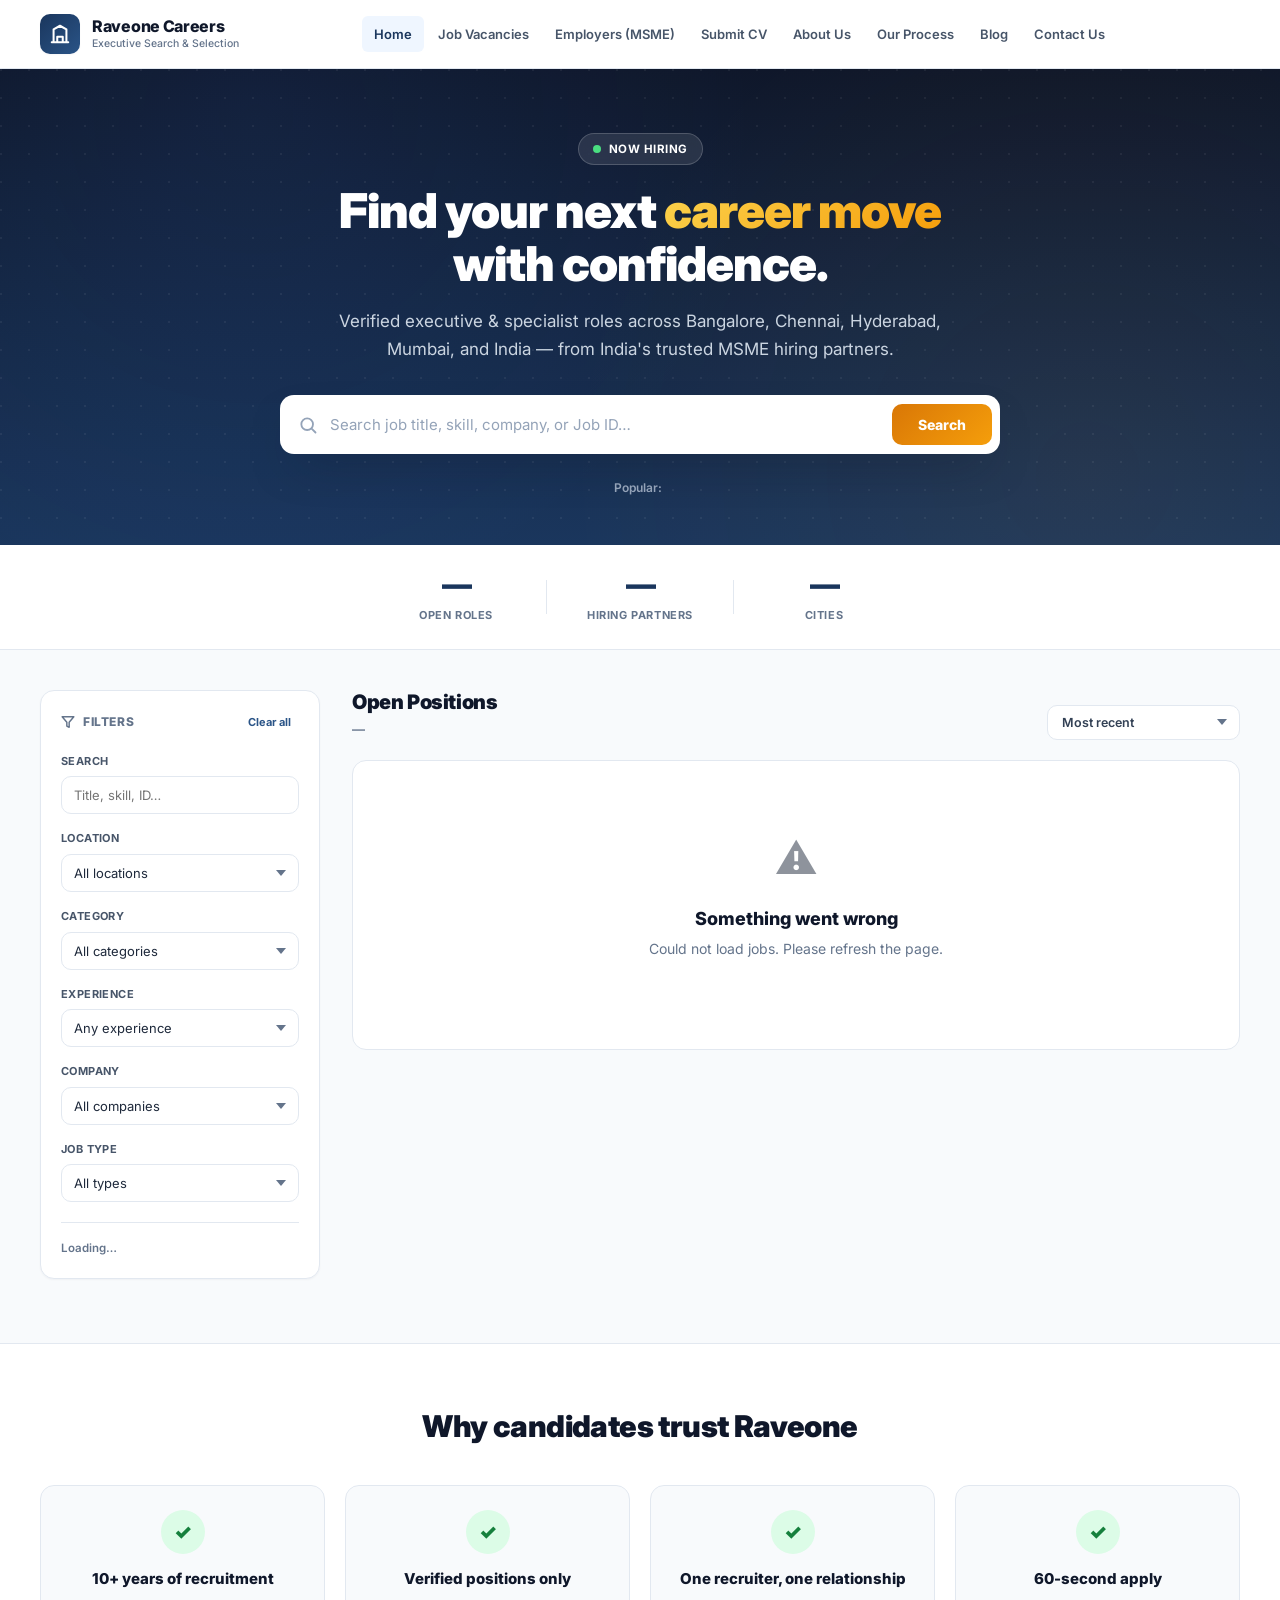
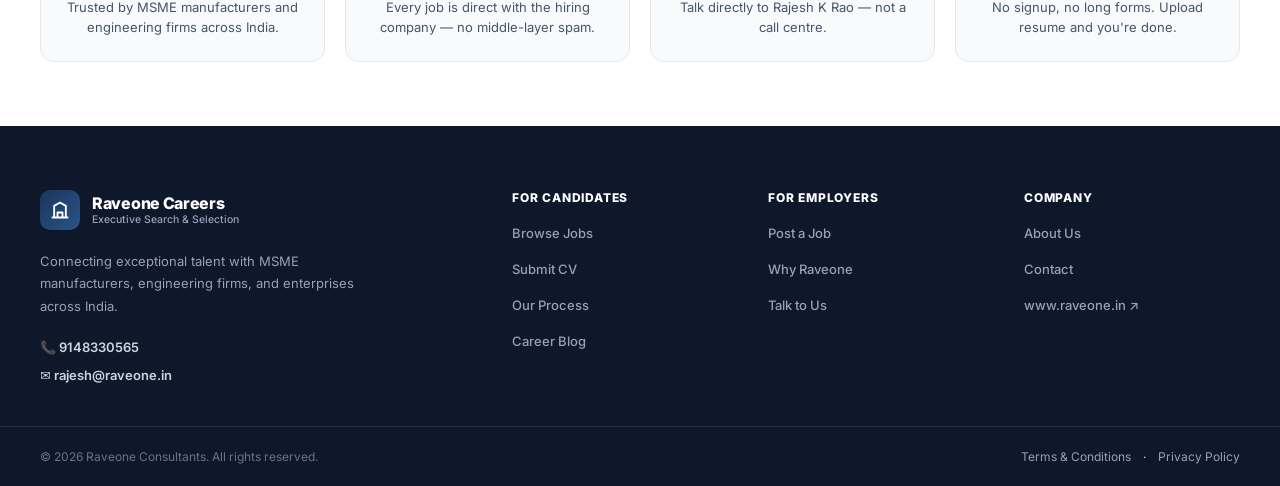
==== commit fd2115ca: "Remove static popular tags from index.html Removed static popular tags from the HTML." ====
--- a/index.html
+++ b/index.html
@@ -145,16 +145,9 @@
     </form>
 
     <div class="popular-tags" id="popularTags" aria-label="Popular categories">
-      <span class="popular-label">Popular:</span>
-      <button class="popular-tag" data-q="Sales">Sales</button>
-      <button class="popular-tag" data-q="Engineering">Engineering</button>
-      <button class="popular-tag" data-q="CNC">CNC</button>
-      <button class="popular-tag" data-q="Quality">Quality</button>
-      <button class="popular-tag" data-q="Design">Design</button>
-      <button class="popular-tag" data-q="HR">HR</button>
-      <button class="popular-tag" data-q="Finance">Finance</button>
-    </div>
-
+  <span class="popular-label">Popular:</span>
+  <!-- Tags rendered dynamically by app.js -->
+</div>
   </div>
 </section>
 
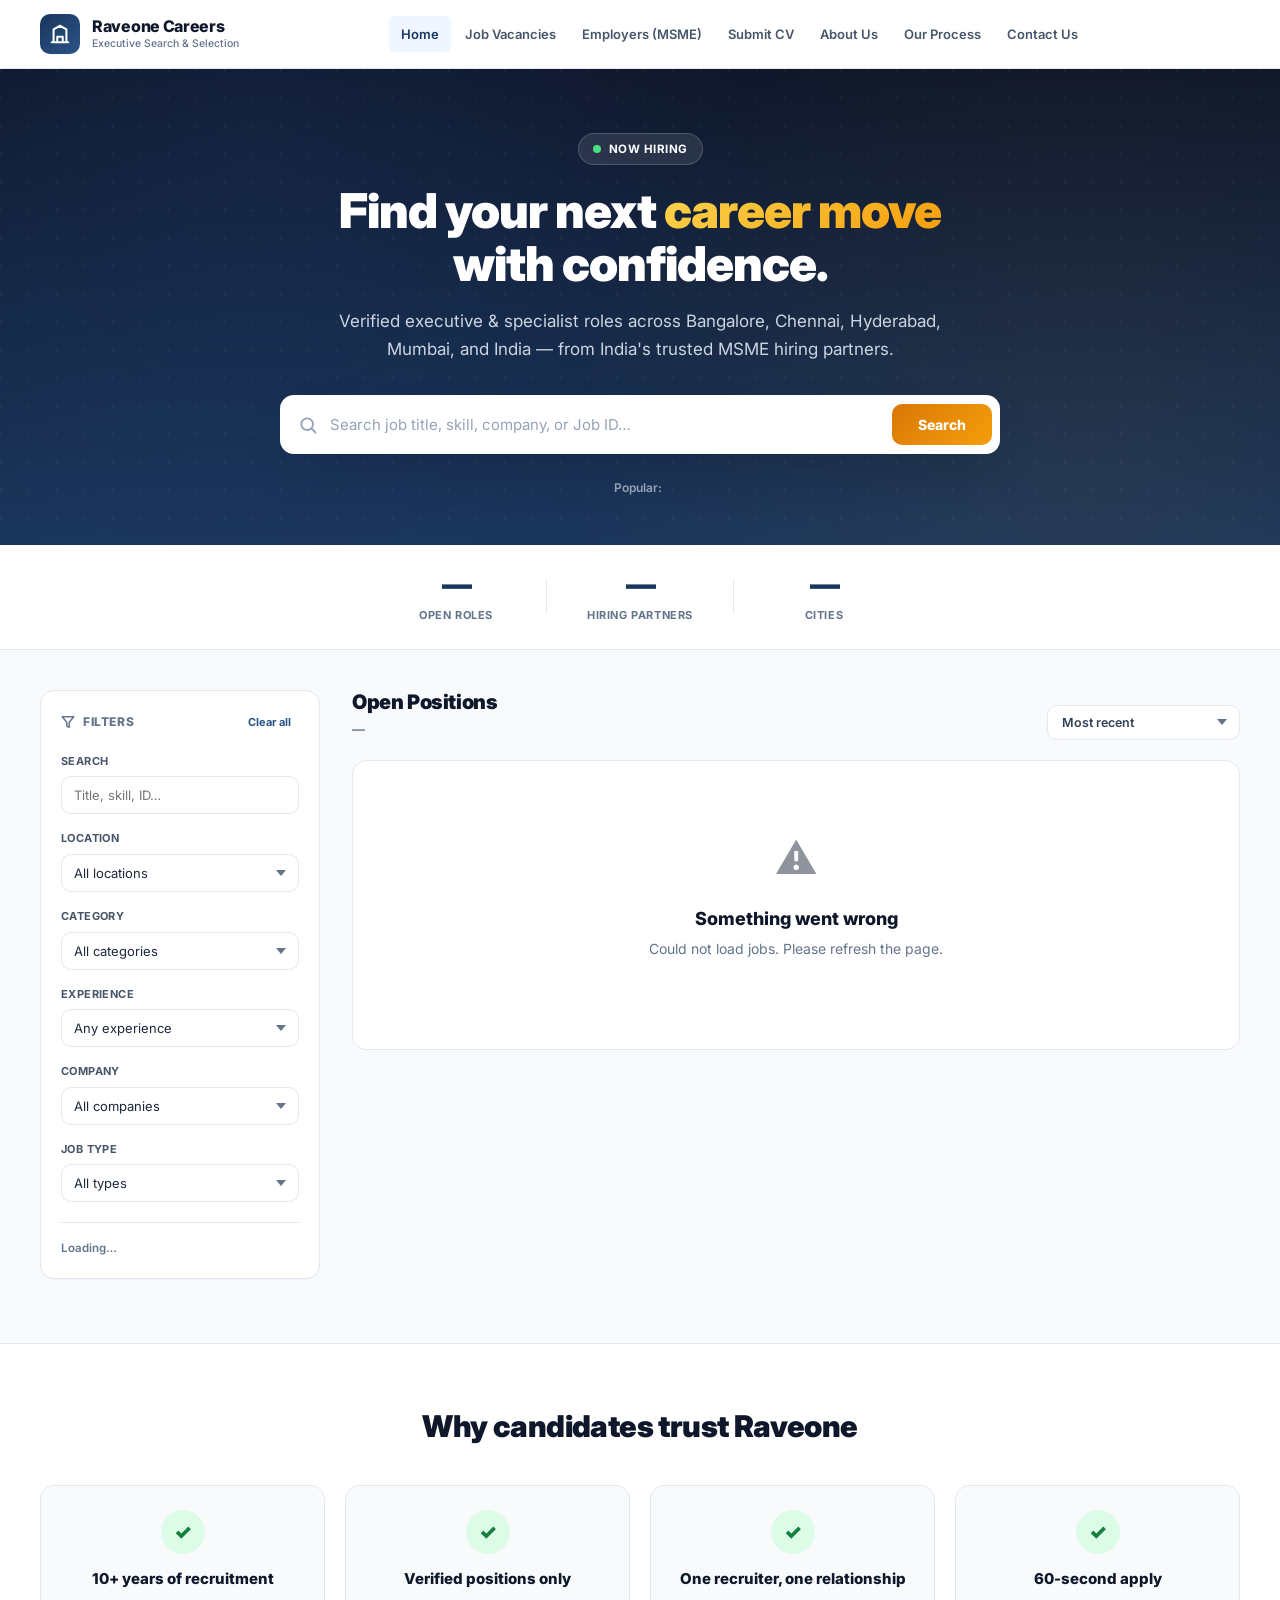
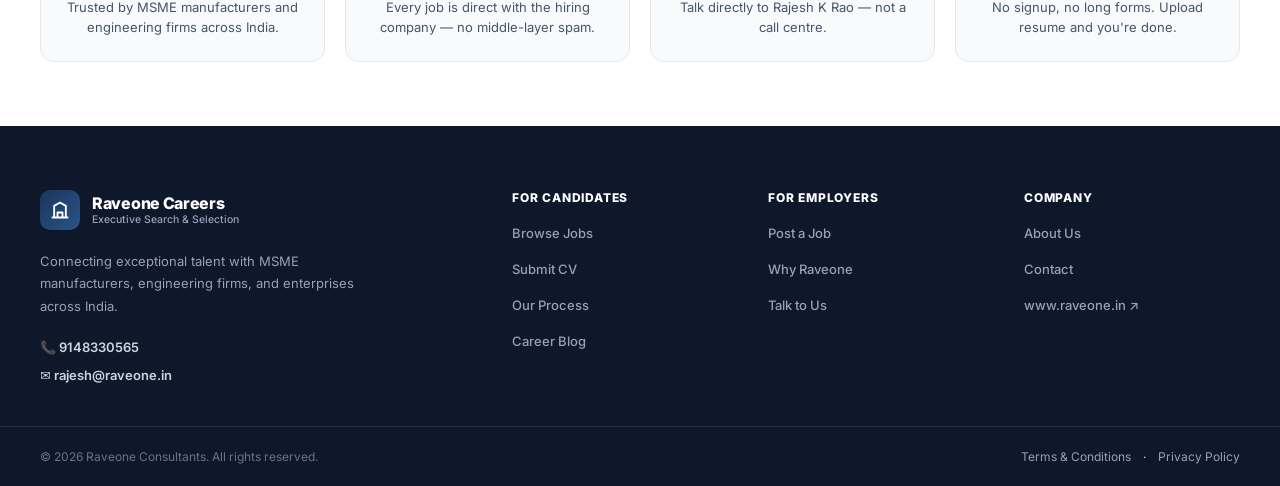
==== commit 9fd47fe8: "Remove Blog link and keep Contact Us link" ====
--- a/index.html
+++ b/index.html
@@ -97,8 +97,7 @@
       <a href="pages.html?page=submit-cv" class="nav-link">Submit CV</a>
       <a href="pages.html?page=about" class="nav-link">About Us</a>
       <a href="pages.html?page=process" class="nav-link">Our Process</a>
-      <a href="pages.html?page=blog" class="nav-link">Blog</a>
-      <a href="pages.html?page=contact" class="nav-link">Contact Us</a>
+          <a href="pages.html?page=contact" class="nav-link">Contact Us</a>
     </nav>
 
    <div class="header-actions">
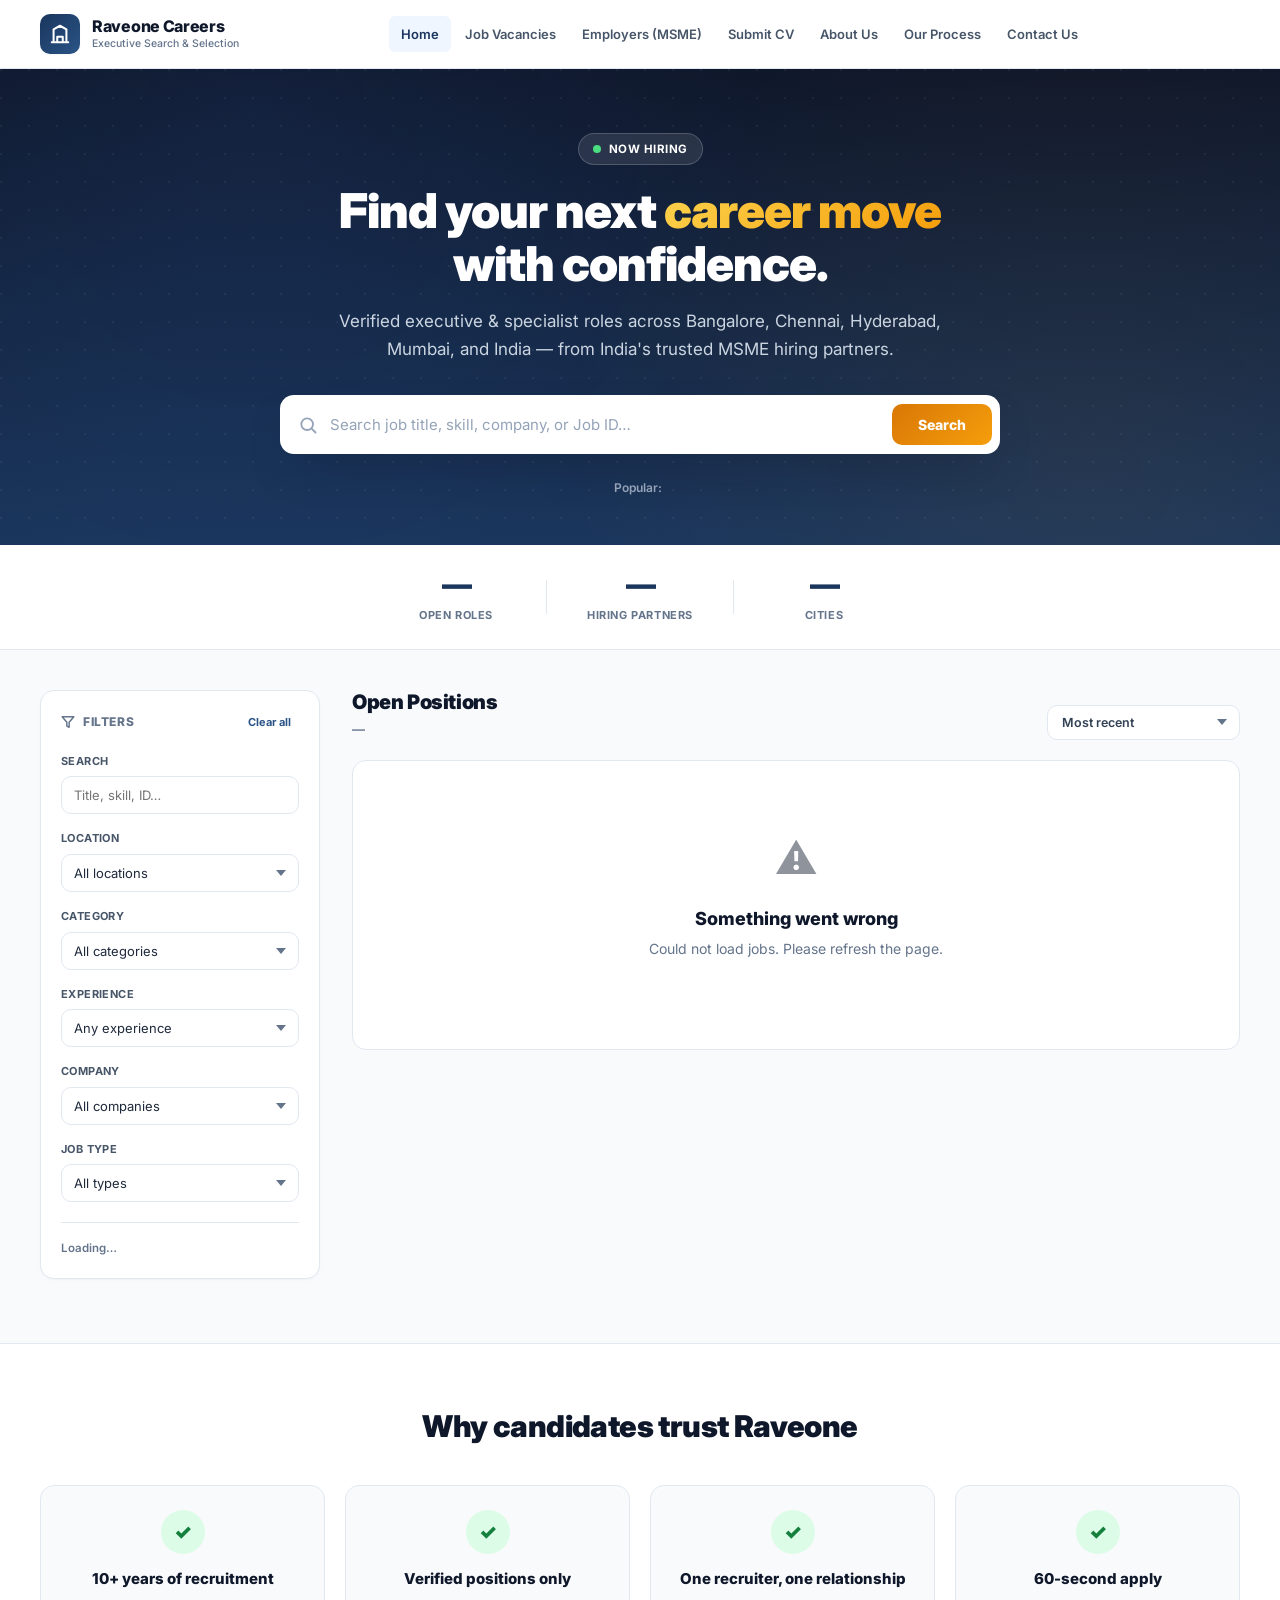
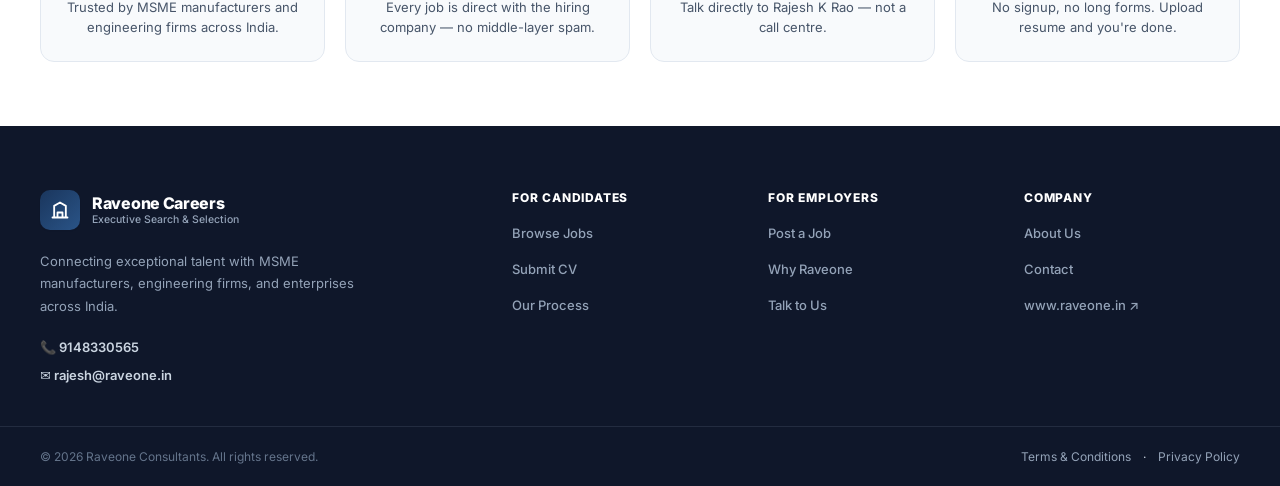
==== commit 7a8c0901: "Remove Career Blog link from footer" ====
--- a/index.html
+++ b/index.html
@@ -372,8 +372,7 @@
         <li><a href="index.html#jobs">Browse Jobs</a></li>
         <li><a href="pages.html?page=submit-cv">Submit CV</a></li>
         <li><a href="pages.html?page=process">Our Process</a></li>
-        <li><a href="pages.html?page=blog">Career Blog</a></li>
-      </ul>
+              </ul>
     </div>
 
     <div class="footer-col">
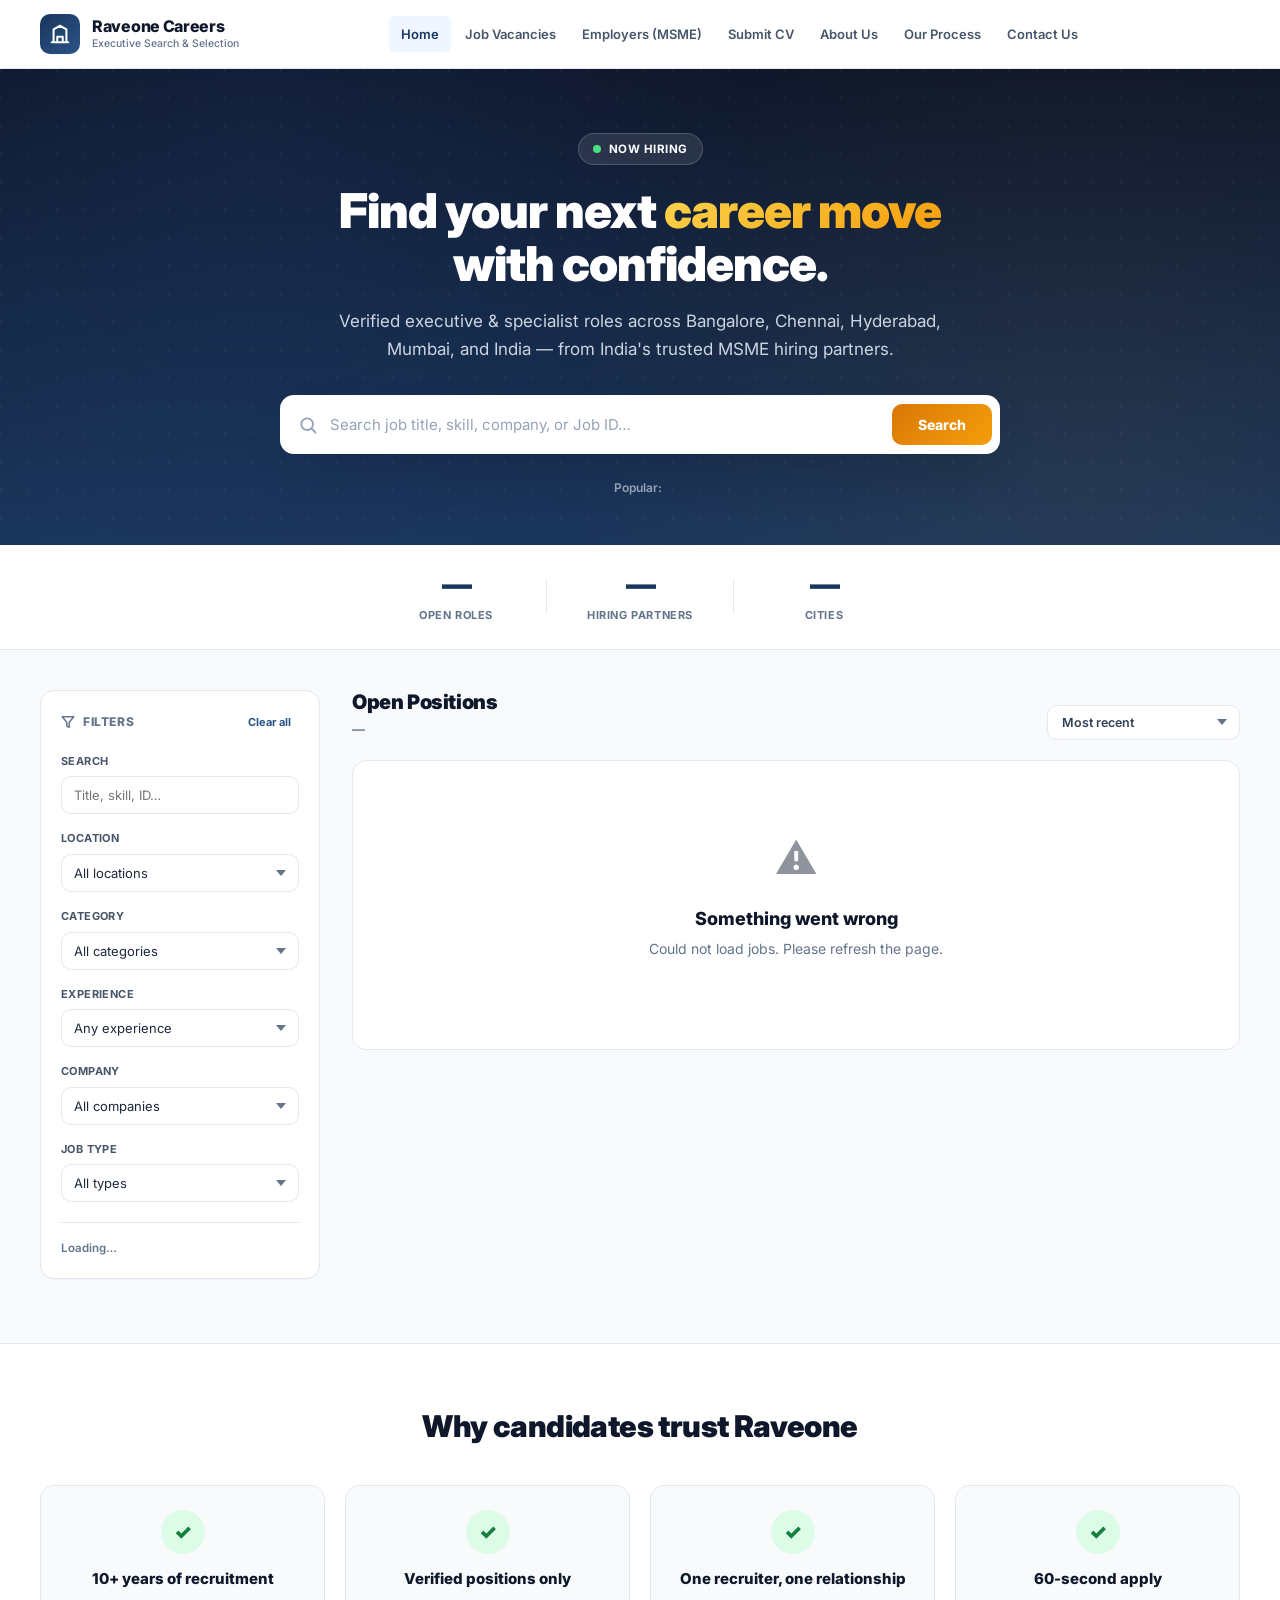
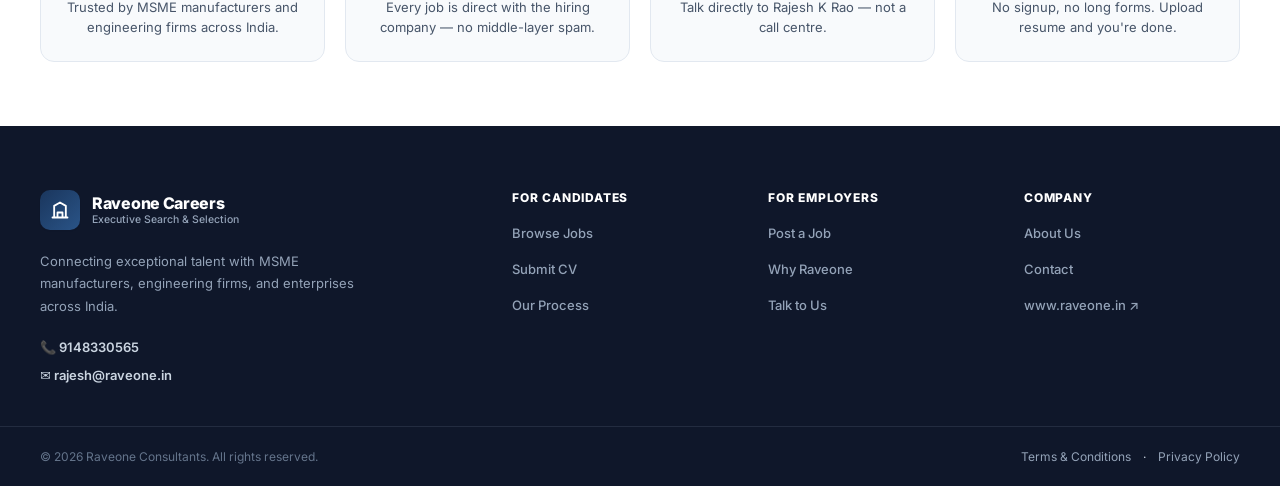
==== commit dae432bc: "Replace favicon link with inline SVG data URI" ====
--- a/index.html
+++ b/index.html
@@ -28,7 +28,7 @@
   <meta name="twitter:image" content="https://careers.raveone.in/assets/og-image.png">
 
   <!-- ============ Icons ============ -->
-  <link rel="icon" type="image/svg+xml" href="assets/favicon.svg">
+  <link rel="icon" href="data:image/svg+xml,%3Csvg xmlns='http://www.w3.org/2000/svg' viewBox='0 0 24 24' fill='%231A365D'%3E%3Cpath d='M3 21h18M5 21V7l7-4 7 4v14M9 21v-6h6v6' stroke='white' stroke-width='2'/%3E%3C/svg%3E">
   <link rel="apple-touch-icon" href="assets/logo-192.png">
 
   <!-- ============ Fonts (preloaded) ============ -->
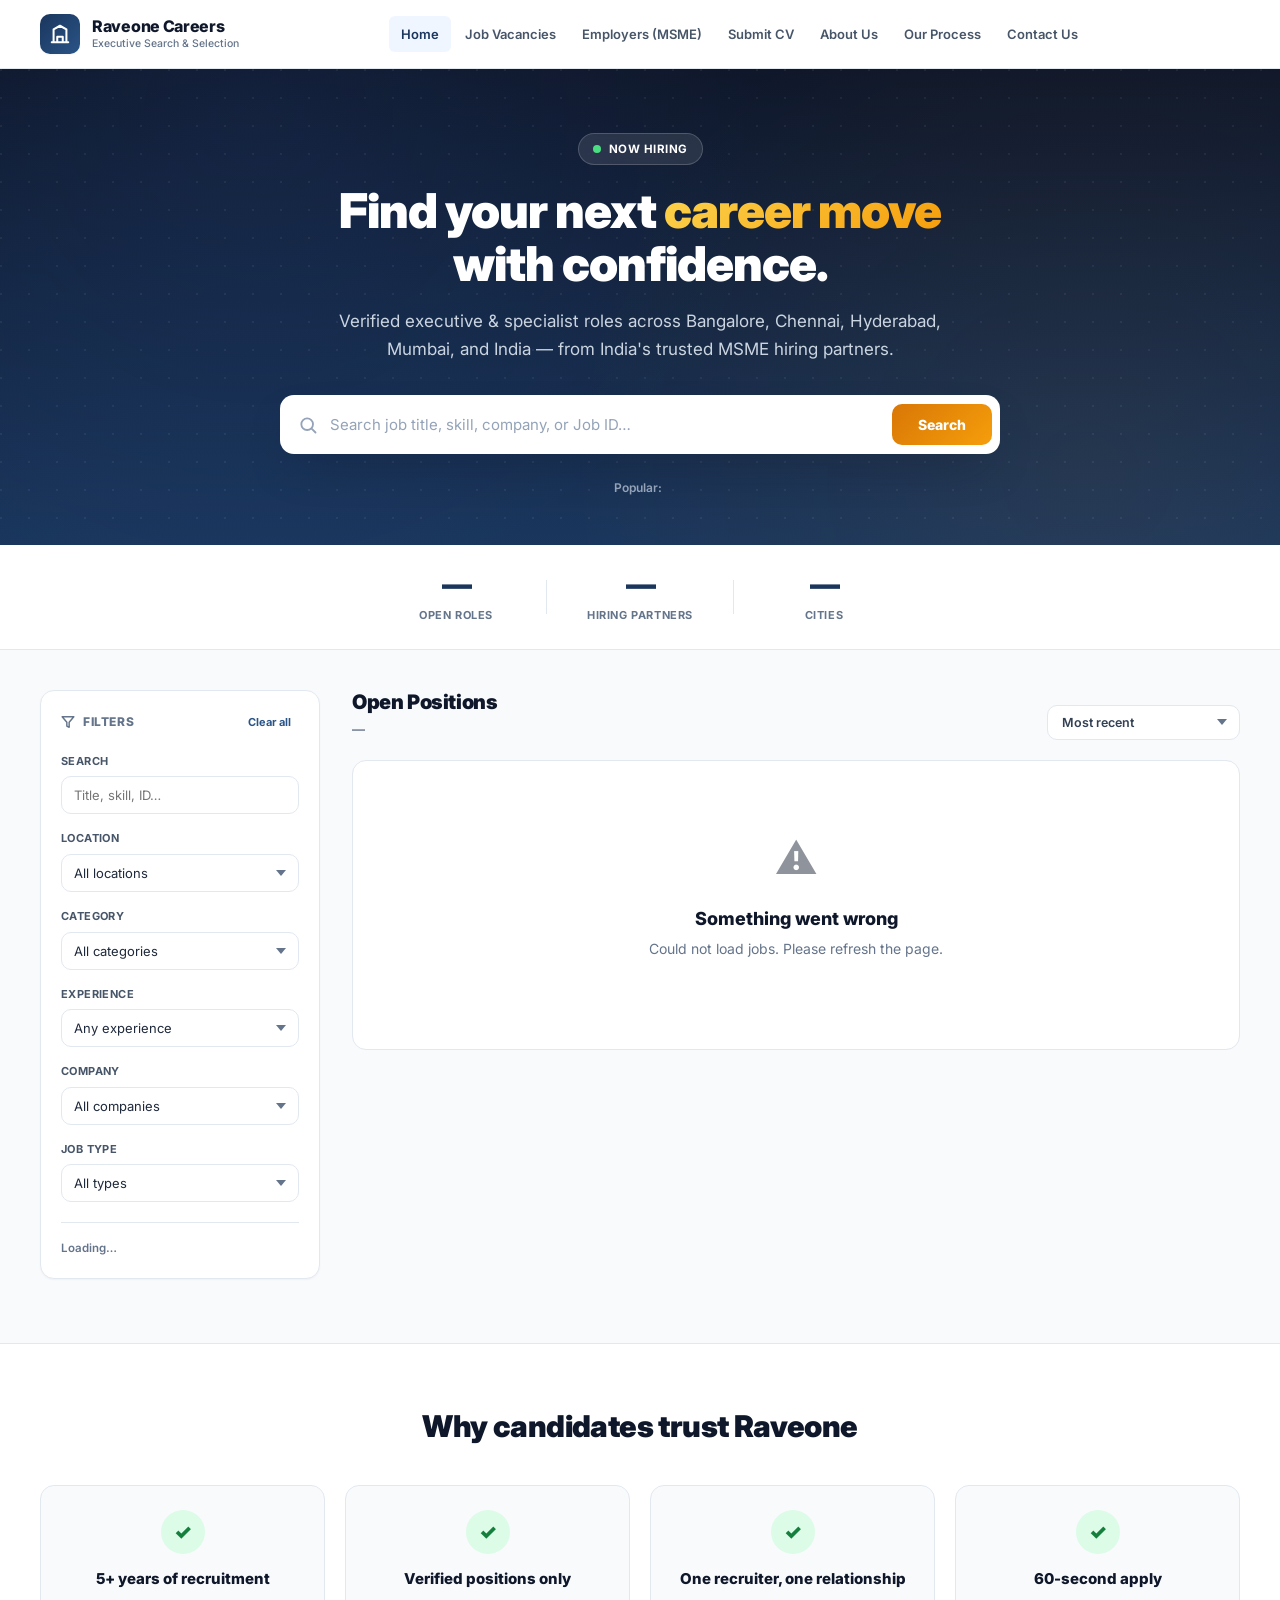
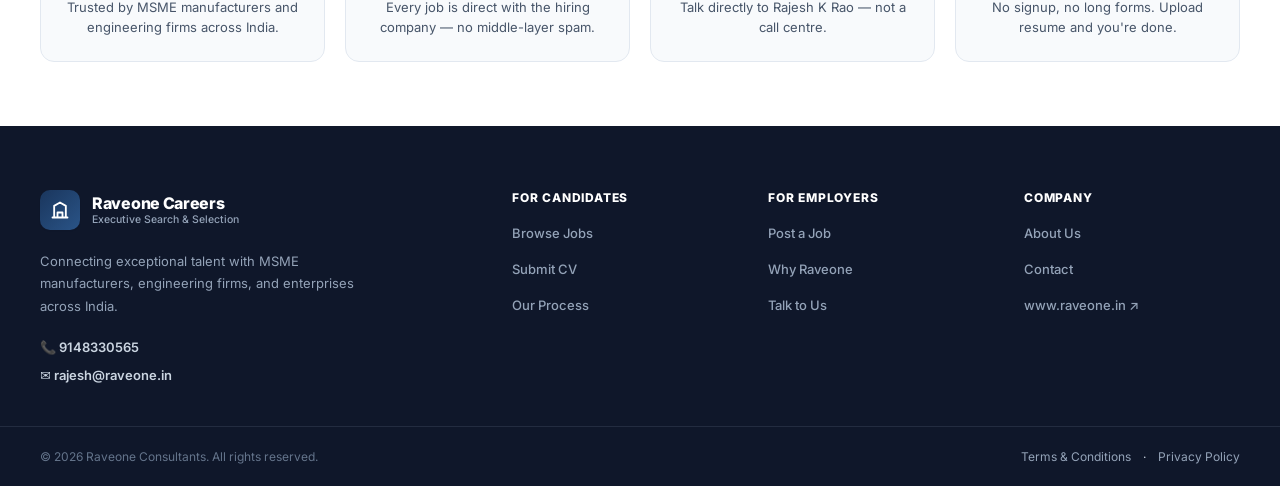
==== commit d0a4f246: "Update index.html" ====
--- a/index.html
+++ b/index.html
@@ -315,7 +315,7 @@
     <div class="trust-grid">
       <div class="trust-card">
         <div class="trust-icon">✓</div>
-        <h3>10+ years of recruitment</h3>
+        <h3> 5+ years of recruitment</h3>
         <p>Trusted by MSME manufacturers and engineering firms across India.</p>
       </div>
       <div class="trust-card">
--- a/style.css
+++ b/style.css
@@ -1627,6 +1627,7 @@
 
 /* Upload zone */
 .upload-zone {
+  position: relative;
   display: flex;
   flex-direction: column;
   align-items: center;
@@ -1659,9 +1660,13 @@
 
 .upload-input {
   position: absolute;
-  width: 1px; height: 1px;
+  width: 1px;
+  height: 1px;
   opacity: 0;
-  pointer-events: none;
+  overflow: hidden;
+  clip: rect(0 0 0 0);
+  white-space: nowrap;
+  border: 0;
 }
 
 .upload-icon { color: var(--navy-600); }
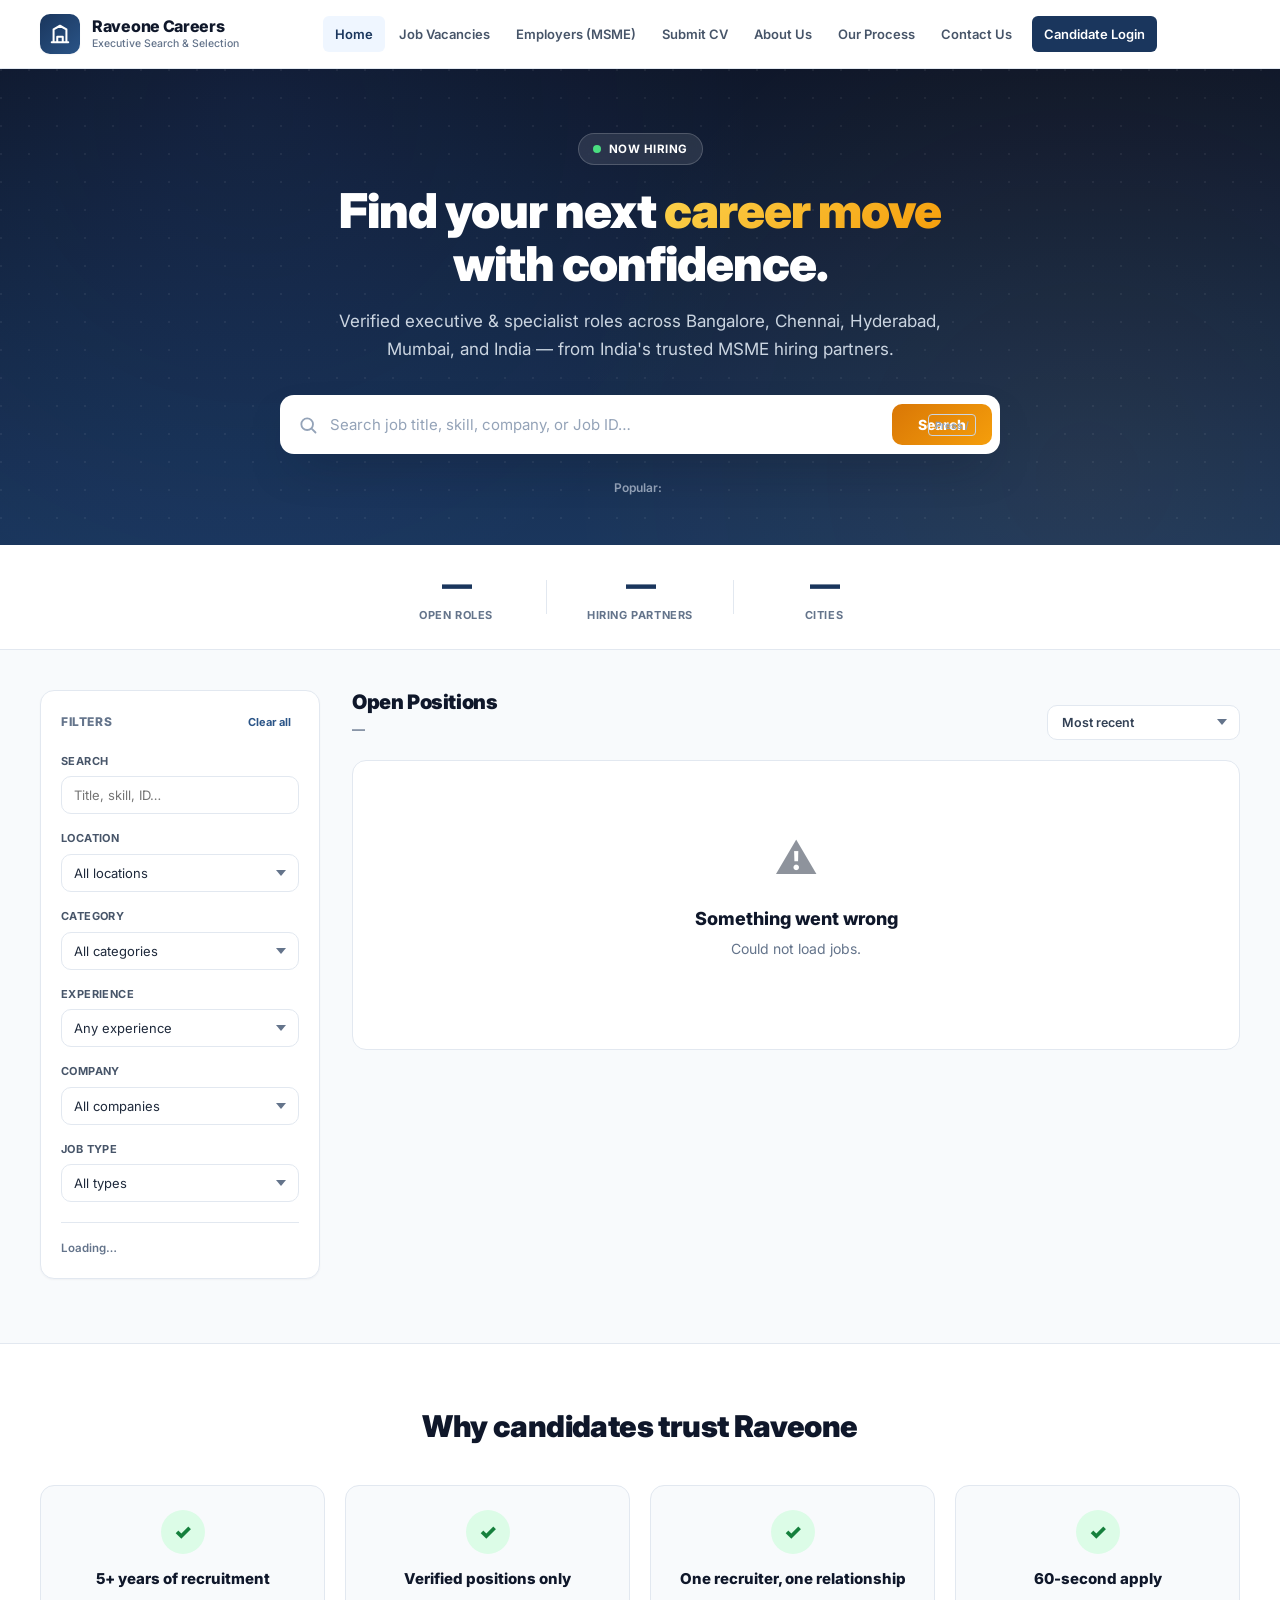
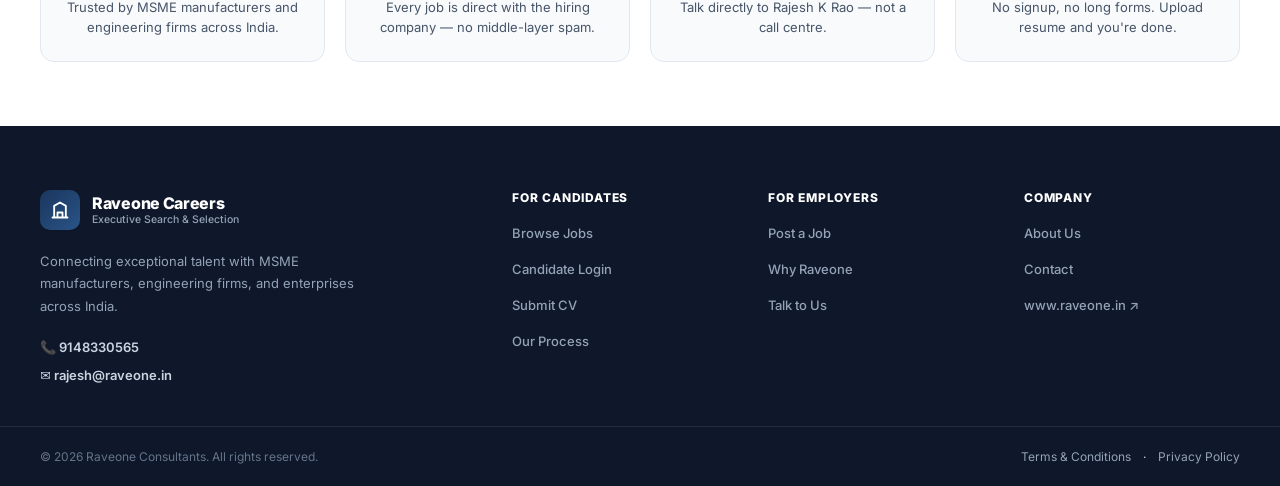
==== commit b5e474c8: "Refactor SEO and Open Graph meta tags in index.html" ====
--- a/index.html
+++ b/index.html
@@ -5,91 +5,45 @@
   <meta charset="UTF-8">
   <meta name="viewport" content="width=device-width, initial-scale=1.0">
   <meta name="theme-color" content="#1A365D">
-
-  <!-- ============ SEO ============ -->
   <title>Raveone Careers — Executive & Specialist Jobs in India</title>
-  <meta name="description" content="Browse 100+ executive, engineering, and specialist job openings across Bangalore, Chennai, Hyderabad, Mumbai, and India. Verified roles from MSME hiring partners. Apply in 60 seconds.">
-  <meta name="keywords" content="jobs, careers, hiring, Bangalore jobs, Chennai jobs, Hyderabad jobs, executive search, MSME hiring, engineering jobs, sales jobs, Raveone">
-  <meta name="author" content="Raveone Consultants">
+  <meta name="description" content="Browse 100+ executive, engineering, and specialist job openings across Bangalore, Chennai, Hyderabad, Mumbai, and India.">
   <link rel="canonical" href="https://careers.raveone.in/">
-
-  <!-- ============ Open Graph ============ -->
   <meta property="og:type" content="website">
   <meta property="og:title" content="Raveone Careers — Executive & Specialist Jobs in India">
-  <meta property="og:description" content="Browse verified job openings from MSME hiring partners. Apply in 60 seconds.">
+  <meta property="og:description" content="Browse verified job openings. Apply in 60 seconds.">
   <meta property="og:url" content="https://careers.raveone.in/">
   <meta property="og:site_name" content="Raveone Careers">
   <meta property="og:image" content="https://careers.raveone.in/assets/og-image.png">
-
-  <!-- ============ Twitter ============ -->
   <meta name="twitter:card" content="summary_large_image">
-  <meta name="twitter:title" content="Raveone Careers — Executive & Specialist Jobs in India">
-  <meta name="twitter:description" content="Browse verified job openings from MSME hiring partners.">
-  <meta name="twitter:image" content="https://careers.raveone.in/assets/og-image.png">
-
-  <!-- ============ Icons ============ -->
   <link rel="icon" href="data:image/svg+xml,%3Csvg xmlns='http://www.w3.org/2000/svg' viewBox='0 0 24 24' fill='%231A365D'%3E%3Cpath d='M3 21h18M5 21V7l7-4 7 4v14M9 21v-6h6v6' stroke='white' stroke-width='2'/%3E%3C/svg%3E">
-  <link rel="apple-touch-icon" href="assets/logo-192.png">
-
-  <!-- ============ Fonts (preloaded) ============ -->
   <link rel="preconnect" href="https://fonts.googleapis.com">
   <link rel="preconnect" href="https://fonts.gstatic.com" crossorigin>
-  <link rel="preload" as="style" href="https://fonts.googleapis.com/css2?family=Inter:wght@400;500;600;700;800;900&display=swap">
-  <link rel="stylesheet" href="https://fonts.googleapis.com/css2?family=Inter:wght@400;500;600;700;800;900&display=swap">
-
-  <!-- ============ Styles ============ -->
+  <link href="https://fonts.googleapis.com/css2?family=Inter:wght@400;500;600;700;800;900&display=swap" rel="stylesheet">
   <link rel="stylesheet" href="style.css">
-
-  <!-- ============ Critical above-fold (FOUC prevention) ============ -->
   <style>
     body { margin: 0; font-family: 'Inter', system-ui, sans-serif; background: #F8FAFC; color: #1E293B; -webkit-font-smoothing: antialiased; }
     .hero { min-height: 380px; }
     #jobsGrid:empty::after { content: ''; display: block; height: 400px; }
+    .search-hint { position: absolute; right: 24px; top: 50%; transform: translateY(-50%); font-size: 10px; font-weight: 700; color: #94A3B8; border: 1px solid #CBD5E1; border-radius: 4px; padding: 2px 6px; pointer-events: none; }
+    @media (max-width: 640px) { .search-hint { display: none; } }
   </style>
-
-  <!-- ============ Organization schema ============ -->
   <script type="application/ld+json">
-  {
-    "@context": "https://schema.org",
-    "@type": "Organization",
-    "name": "Raveone Consultants",
-    "url": "https://www.raveone.in",
-    "logo": "https://careers.raveone.in/assets/logo.png",
-    "contactPoint": {
-      "@type": "ContactPoint",
-      "telephone": "+91-9148330565",
-      "contactType": "Recruitment",
-      "areaServed": "IN",
-      "availableLanguage": ["English", "Hindi", "Kannada"]
-    },
-    "sameAs": [
-      "https://www.raveone.in"
-    ]
-  }
+  {"@context":"https://schema.org","@type":"Organization","name":"Raveone Consultants","url":"https://www.raveone.in","logo":"https://careers.raveone.in/assets/logo.png","contactPoint":{"@type":"ContactPoint","telephone":"+91-9148330565","contactType":"Recruitment","areaServed":"IN","availableLanguage":["English","Hindi","Kannada"]},"sameAs":["https://www.raveone.in"]}
   </script>
 </head>
-
 <body>
 
-<!-- ==========================================================================
-     HEADER
-     ========================================================================== -->
 <header class="site-header" id="siteHeader">
   <div class="container header-inner">
-
     <a href="index.html" class="brand" aria-label="Raveone Careers — Home">
       <span class="brand-mark" aria-hidden="true">
-        <svg width="22" height="22" viewBox="0 0 24 24" fill="none" stroke="white"
-             stroke-width="2.2" stroke-linecap="round" stroke-linejoin="round">
-          <path d="M3 21h18M5 21V7l7-4 7 4v14M9 21v-6h6v6"/>
-        </svg>
+        <svg width="22" height="22" viewBox="0 0 24 24" fill="none" stroke="white" stroke-width="2.2" stroke-linecap="round" stroke-linejoin="round"><path d="M3 21h18M5 21V7l7-4 7 4v14M9 21v-6h6v6"/></svg>
       </span>
       <span class="brand-text">
         <span class="brand-title">Raveone Careers</span>
         <span class="brand-sub">Executive Search &amp; Selection</span>
       </span>
     </a>
-
     <nav class="main-nav" id="mainNav" aria-label="Main navigation">
       <a href="index.html" class="nav-link active">Home</a>
       <a href="index.html#jobs" class="nav-link">Job Vacancies</a>
@@ -97,125 +51,60 @@
       <a href="pages.html?page=submit-cv" class="nav-link">Submit CV</a>
       <a href="pages.html?page=about" class="nav-link">About Us</a>
       <a href="pages.html?page=process" class="nav-link">Our Process</a>
-          <a href="pages.html?page=contact" class="nav-link">Contact Us</a>
+      <a href="pages.html?page=contact" class="nav-link">Contact Us</a>
+      <a href="portal-login.html" class="nav-link nav-link-cta" style="background:#1A365D;color:#fff;margin-left:6px;">Candidate Login</a>
     </nav>
-
-   <div class="header-actions">
-  <button class="mobile-toggle" id="mobileToggle" aria-label="Open menu" aria-expanded="false">
-    <span></span><span></span><span></span>
-  </button>
-</div>
-
+    <div class="header-actions">
+      <button class="mobile-toggle" id="mobileToggle" aria-label="Open menu" aria-expanded="false">
+        <span></span><span></span><span></span>
+      </button>
+    </div>
   </div>
 </header>
 
-<!-- ==========================================================================
-     HERO + SEARCH
-     ========================================================================== -->
 <section class="hero" id="homeView">
   <div class="container hero-inner">
-
-    <div class="hero-badge">
-      <span class="pulse-dot" aria-hidden="true"></span>
-      Now Hiring
-    </div>
-
-    <h1 class="hero-title">
-      Find your next <span class="hero-highlight">career move</span><br>
-      with confidence.
-    </h1>
-
-    <p class="hero-subtitle">
-      Verified executive &amp; specialist roles across Bangalore, Chennai,
-      Hyderabad, Mumbai, and India — from India's trusted MSME hiring partners.
-    </p>
-
-    <form class="search-bar" id="searchForm" role="search" autocomplete="off">
+    <div class="hero-badge"><span class="pulse-dot" aria-hidden="true"></span>Now Hiring</div>
+    <h1 class="hero-title">Find your next <span class="hero-highlight">career move</span><br>with confidence.</h1>
+    <p class="hero-subtitle">Verified executive &amp; specialist roles across Bangalore, Chennai, Hyderabad, Mumbai, and India — from India's trusted MSME hiring partners.</p>
+
+    <form class="search-bar" id="searchForm" role="search" autocomplete="off" style="position:relative;">
       <span class="search-icon" aria-hidden="true">
-        <svg width="20" height="20" viewBox="0 0 24 24" fill="none" stroke="currentColor"
-             stroke-width="2.2" stroke-linecap="round" stroke-linejoin="round">
-          <circle cx="11" cy="11" r="7"/><path d="m21 21-4.35-4.35"/>
-        </svg>
+        <svg width="20" height="20" viewBox="0 0 24 24" fill="none" stroke="currentColor" stroke-width="2.2" stroke-linecap="round" stroke-linejoin="round"><circle cx="11" cy="11" r="7"/><path d="m21 21-4.35-4.35"/></svg>
       </span>
-      <input type="text" id="heroSearch" class="search-input"
-             placeholder="Search job title, skill, company, or Job ID…"
-             aria-label="Search jobs">
+      <input type="text" id="heroSearch" class="search-input" placeholder="Search job title, skill, company, or Job ID…" aria-label="Search jobs">
+      <span class="search-hint">Press /</span>
       <button type="submit" class="search-btn" aria-label="Search">Search</button>
     </form>
 
     <div class="popular-tags" id="popularTags" aria-label="Popular categories">
-  <span class="popular-label">Popular:</span>
-  <!-- Tags rendered dynamically by app.js -->
-</div>
+      <span class="popular-label">Popular:</span>
+    </div>
   </div>
 </section>
 
-<!-- ==========================================================================
-     STATS STRIP
-     ========================================================================== -->
 <section class="stats-strip">
   <div class="container stats-inner">
-    <div class="stat-card">
-      <div class="stat-value" id="statJobs">—</div>
-      <div class="stat-label">Open Roles</div>
-    </div>
+    <div class="stat-card"><div class="stat-value" id="statJobs">—</div><div class="stat-label">Open Roles</div></div>
     <div class="stat-divider" aria-hidden="true"></div>
-    <div class="stat-card">
-      <div class="stat-value" id="statClients">—</div>
-      <div class="stat-label">Hiring Partners</div>
-    </div>
+    <div class="stat-card"><div class="stat-value" id="statClients">—</div><div class="stat-label">Hiring Partners</div></div>
     <div class="stat-divider" aria-hidden="true"></div>
-    <div class="stat-card">
-      <div class="stat-value" id="statCities">—</div>
-      <div class="stat-label">Cities</div>
-    </div>
+    <div class="stat-card"><div class="stat-value" id="statCities">—</div><div class="stat-label">Cities</div></div>
   </div>
 </section>
 
-<!-- ==========================================================================
-     JOB BOARD
-     ========================================================================== -->
 <main class="board" id="jobs">
   <div class="container board-grid">
-
-    <!-- ---------- FILTERS ---------- -->
     <aside class="filters" aria-label="Job filters">
-
       <div class="filters-card">
         <div class="filters-head">
-          <h3 class="filters-title">
-            <svg width="14" height="14" viewBox="0 0 24 24" fill="none"
-                 stroke="currentColor" stroke-width="2.5" stroke-linecap="round"
-                 stroke-linejoin="round" style="vertical-align:middle">
-              <path d="M22 3H2l8 9.46V19l4 2v-8.54L22 3z"/>
-            </svg>
-            Filters
-          </h3>
+          <h3 class="filters-title">Filters</h3>
           <button class="clear-filters" id="clearFilters" type="button">Clear all</button>
         </div>
-
-        <div class="filter-group">
-          <label class="filter-label" for="filterSearch">Search</label>
-          <input type="text" id="filterSearch" class="filter-input"
-                 placeholder="Title, skill, ID…">
-        </div>
-
-        <div class="filter-group">
-          <label class="filter-label" for="filterLocation">Location</label>
-          <select id="filterLocation" class="filter-input">
-            <option value="">All locations</option>
-          </select>
-        </div>
-
-        <div class="filter-group">
-          <label class="filter-label" for="filterCategory">Category</label>
-          <select id="filterCategory" class="filter-input">
-            <option value="">All categories</option>
-          </select>
-        </div>
-
-        <div class="filter-group">
-          <label class="filter-label" for="filterExp">Experience</label>
+        <div class="filter-group"><label class="filter-label" for="filterSearch">Search</label><input type="text" id="filterSearch" class="filter-input" placeholder="Title, skill, ID…"></div>
+        <div class="filter-group"><label class="filter-label" for="filterLocation">Location</label><select id="filterLocation" class="filter-input"><option value="">All locations</option></select></div>
+        <div class="filter-group"><label class="filter-label" for="filterCategory">Category</label><select id="filterCategory" class="filter-input"><option value="">All categories</option></select></div>
+        <div class="filter-group"><label class="filter-label" for="filterExp">Experience</label>
           <select id="filterExp" class="filter-input">
             <option value="">Any experience</option>
             <option value="0-2">0–2 years</option>
@@ -224,16 +113,8 @@
             <option value="10+">10+ years</option>
           </select>
         </div>
-
-        <div class="filter-group">
-          <label class="filter-label" for="filterCompany">Company</label>
-          <select id="filterCompany" class="filter-input">
-            <option value="">All companies</option>
-          </select>
-        </div>
-
-        <div class="filter-group">
-          <label class="filter-label" for="filterType">Job Type</label>
+        <div class="filter-group"><label class="filter-label" for="filterCompany">Company</label><select id="filterCompany" class="filter-input"><option value="">All companies</option></select></div>
+        <div class="filter-group"><label class="filter-label" for="filterType">Job Type</label>
           <select id="filterType" class="filter-input">
             <option value="">All types</option>
             <option value="Full-Time">Full-Time</option>
@@ -242,24 +123,18 @@
             <option value="Intern">Intern</option>
           </select>
         </div>
-
         <div class="filter-info" id="filterInfo">Loading…</div>
       </div>
-
-      <!-- Mobile filter toggle -->
-      <button class="mobile-filter-btn" id="mobileFilterBtn" type="button"
-              aria-label="Open filters">
-        <svg width="16" height="16" viewBox="0 0 24 24" fill="none" stroke="currentColor"
-             stroke-width="2.5" stroke-linecap="round" stroke-linejoin="round">
-          <path d="M22 3H2l8 9.46V19l4 2v-8.54L22 3z"/>
-        </svg>
+      <button class="mobile-filter-btn" id="mobileFilterBtn" type="button" aria-label="Open filters">
+        <svg width="16" height="16" viewBox="0 0 24 24" fill="none" stroke="currentColor" stroke-width="2.5" stroke-linecap="round" stroke-linejoin="round"><path d="M22 3H2l8 9.46V19l4 2v-8.54L22 3z"/></svg>
         Filters
       </button>
-
     </aside>
 
-    <!-- ---------- JOB LISTINGS ---------- -->
     <section class="listings" aria-label="Job listings">
+      <div id="recentlyViewed" style="display:none;margin-bottom:24px;"></div>
+
+      <div id="activeFiltersBar" class="active-filters-bar"></div>
 
       <div class="listings-head">
         <div>
@@ -277,7 +152,6 @@
         </div>
       </div>
 
-      <!-- Skeleton loader -->
       <div class="skeleton-grid" id="skeletonGrid" aria-hidden="true">
         <div class="skeleton-card"></div>
         <div class="skeleton-card"></div>
@@ -285,10 +159,8 @@
         <div class="skeleton-card"></div>
       </div>
 
-      <!-- Jobs will render here -->
       <div class="jobs-grid" id="jobsGrid"></div>
 
-      <!-- Empty state -->
       <div class="empty-state" id="emptyState" hidden>
         <div class="empty-icon" aria-hidden="true">🔍</div>
         <h3 class="empty-title">No jobs match your filters</h3>
@@ -296,110 +168,58 @@
         <button class="btn-primary" id="emptyClear">Clear all filters</button>
       </div>
 
-      <!-- Load more -->
       <div class="load-more-wrap" id="loadMoreWrap" hidden>
         <button class="btn-outline" id="loadMoreBtn">Load more</button>
       </div>
-
     </section>
-
   </div>
 </main>
 
-<!-- ==========================================================================
-     TRUST SECTION
-     ========================================================================== -->
 <section class="trust-section">
   <div class="container">
     <h2 class="section-title">Why candidates trust Raveone</h2>
     <div class="trust-grid">
-      <div class="trust-card">
-        <div class="trust-icon">✓</div>
-        <h3> 5+ years of recruitment</h3>
-        <p>Trusted by MSME manufacturers and engineering firms across India.</p>
-      </div>
-      <div class="trust-card">
-        <div class="trust-icon">✓</div>
-        <h3>Verified positions only</h3>
-        <p>Every job is direct with the hiring company — no middle-layer spam.</p>
-      </div>
-      <div class="trust-card">
-        <div class="trust-icon">✓</div>
-        <h3>One recruiter, one relationship</h3>
-        <p>Talk directly to Rajesh K Rao — not a call centre.</p>
-      </div>
-      <div class="trust-card">
-        <div class="trust-icon">✓</div>
-        <h3>60-second apply</h3>
-        <p>No signup, no long forms. Upload resume and you're done.</p>
-      </div>
+      <div class="trust-card"><div class="trust-icon">✓</div><h3>5+ years of recruitment</h3><p>Trusted by MSME manufacturers and engineering firms across India.</p></div>
+      <div class="trust-card"><div class="trust-icon">✓</div><h3>Verified positions only</h3><p>Every job is direct with the hiring company — no middle-layer spam.</p></div>
+      <div class="trust-card"><div class="trust-icon">✓</div><h3>One recruiter, one relationship</h3><p>Talk directly to Rajesh K Rao — not a call centre.</p></div>
+      <div class="trust-card"><div class="trust-icon">✓</div><h3>60-second apply</h3><p>No signup, no long forms. Upload resume and you're done.</p></div>
     </div>
   </div>
 </section>
 
-<!-- ==========================================================================
-     FOOTER
-     ========================================================================== -->
 <footer class="site-footer">
   <div class="container footer-grid">
-
     <div class="footer-col footer-brand">
       <div class="brand brand-footer">
-        <span class="brand-mark" aria-hidden="true">
-          <svg width="20" height="20" viewBox="0 0 24 24" fill="none" stroke="white"
-               stroke-width="2.2" stroke-linecap="round" stroke-linejoin="round">
-            <path d="M3 21h18M5 21V7l7-4 7 4v14M9 21v-6h6v6"/>
-          </svg>
-        </span>
-        <span class="brand-text">
-          <span class="brand-title">Raveone Careers</span>
-          <span class="brand-sub">Executive Search &amp; Selection</span>
-        </span>
-      </div>
-      <p class="footer-blurb">
-        Connecting exceptional talent with MSME manufacturers, engineering firms,
-        and enterprises across India.
-      </p>
+        <span class="brand-mark" aria-hidden="true"><svg width="20" height="20" viewBox="0 0 24 24" fill="none" stroke="white" stroke-width="2.2" stroke-linecap="round" stroke-linejoin="round"><path d="M3 21h18M5 21V7l7-4 7 4v14M9 21v-6h6v6"/></svg></span>
+        <span class="brand-text"><span class="brand-title">Raveone Careers</span><span class="brand-sub">Executive Search &amp; Selection</span></span>
+      </div>
+      <p class="footer-blurb">Connecting exceptional talent with MSME manufacturers, engineering firms, and enterprises across India.</p>
       <div class="footer-contact">
         <a href="tel:+919148330565">📞 9148330565</a>
         <a href="mailto:rajesh@raveone.in">✉️ rajesh@raveone.in</a>
       </div>
     </div>
-
-    <div class="footer-col">
-      <h4 class="footer-heading">For Candidates</h4>
-      <ul class="footer-list">
-        <li><a href="index.html#jobs">Browse Jobs</a></li>
-        <li><a href="pages.html?page=submit-cv">Submit CV</a></li>
-        <li><a href="pages.html?page=process">Our Process</a></li>
-              </ul>
-    </div>
-
-    <div class="footer-col">
-      <h4 class="footer-heading">For Employers</h4>
-      <ul class="footer-list">
-        <li><a href="pages.html?page=employers">Post a Job</a></li>
-        <li><a href="pages.html?page=employers">Why Raveone</a></li>
-        <li><a href="pages.html?page=contact">Talk to Us</a></li>
-      </ul>
-    </div>
-
-    <div class="footer-col">
-      <h4 class="footer-heading">Company</h4>
-      <ul class="footer-list">
-        <li><a href="pages.html?page=about">About Us</a></li>
-        <li><a href="pages.html?page=contact">Contact</a></li>
-        <li><a href="https://www.raveone.in" target="_blank" rel="noopener">www.raveone.in ↗</a></li>
-      </ul>
-    </div>
-
-  </div>
-
+    <div class="footer-col"><h4 class="footer-heading">For Candidates</h4><ul class="footer-list">
+      <li><a href="index.html#jobs">Browse Jobs</a></li>
+      <li><a href="portal-login.html">Candidate Login</a></li>
+      <li><a href="pages.html?page=submit-cv">Submit CV</a></li>
+      <li><a href="pages.html?page=process">Our Process</a></li>
+    </ul></div>
+    <div class="footer-col"><h4 class="footer-heading">For Employers</h4><ul class="footer-list">
+      <li><a href="pages.html?page=employers">Post a Job</a></li>
+      <li><a href="pages.html?page=employers">Why Raveone</a></li>
+      <li><a href="pages.html?page=contact">Talk to Us</a></li>
+    </ul></div>
+    <div class="footer-col"><h4 class="footer-heading">Company</h4><ul class="footer-list">
+      <li><a href="pages.html?page=about">About Us</a></li>
+      <li><a href="pages.html?page=contact">Contact</a></li>
+      <li><a href="https://www.raveone.in" target="_blank" rel="noopener">www.raveone.in ↗</a></li>
+    </ul></div>
+  </div>
   <div class="footer-bottom">
     <div class="container footer-bottom-inner">
-      <p class="footer-copy">
-        © <span id="footerYear"></span> Raveone Consultants. All rights reserved.
-      </p>
+      <p class="footer-copy">© <span id="footerYear"></span> Raveone Consultants. All rights reserved.</p>
       <div class="footer-legal">
         <a href="pages.html?page=terms">Terms &amp; Conditions</a>
         <span aria-hidden="true">·</span>
@@ -409,15 +229,7 @@
   </div>
 </footer>
 
-<!-- ==========================================================================
-     MOBILE FILTER BOTTOM SHEET
-     ========================================================================== -->
 <div class="sheet-backdrop" id="sheetBackdrop" hidden></div>
-
-<!-- ==========================================================================
-     SCRIPTS
-     ========================================================================== -->
 <script src="app.js" defer></script>
-
 </body>
 </html>
